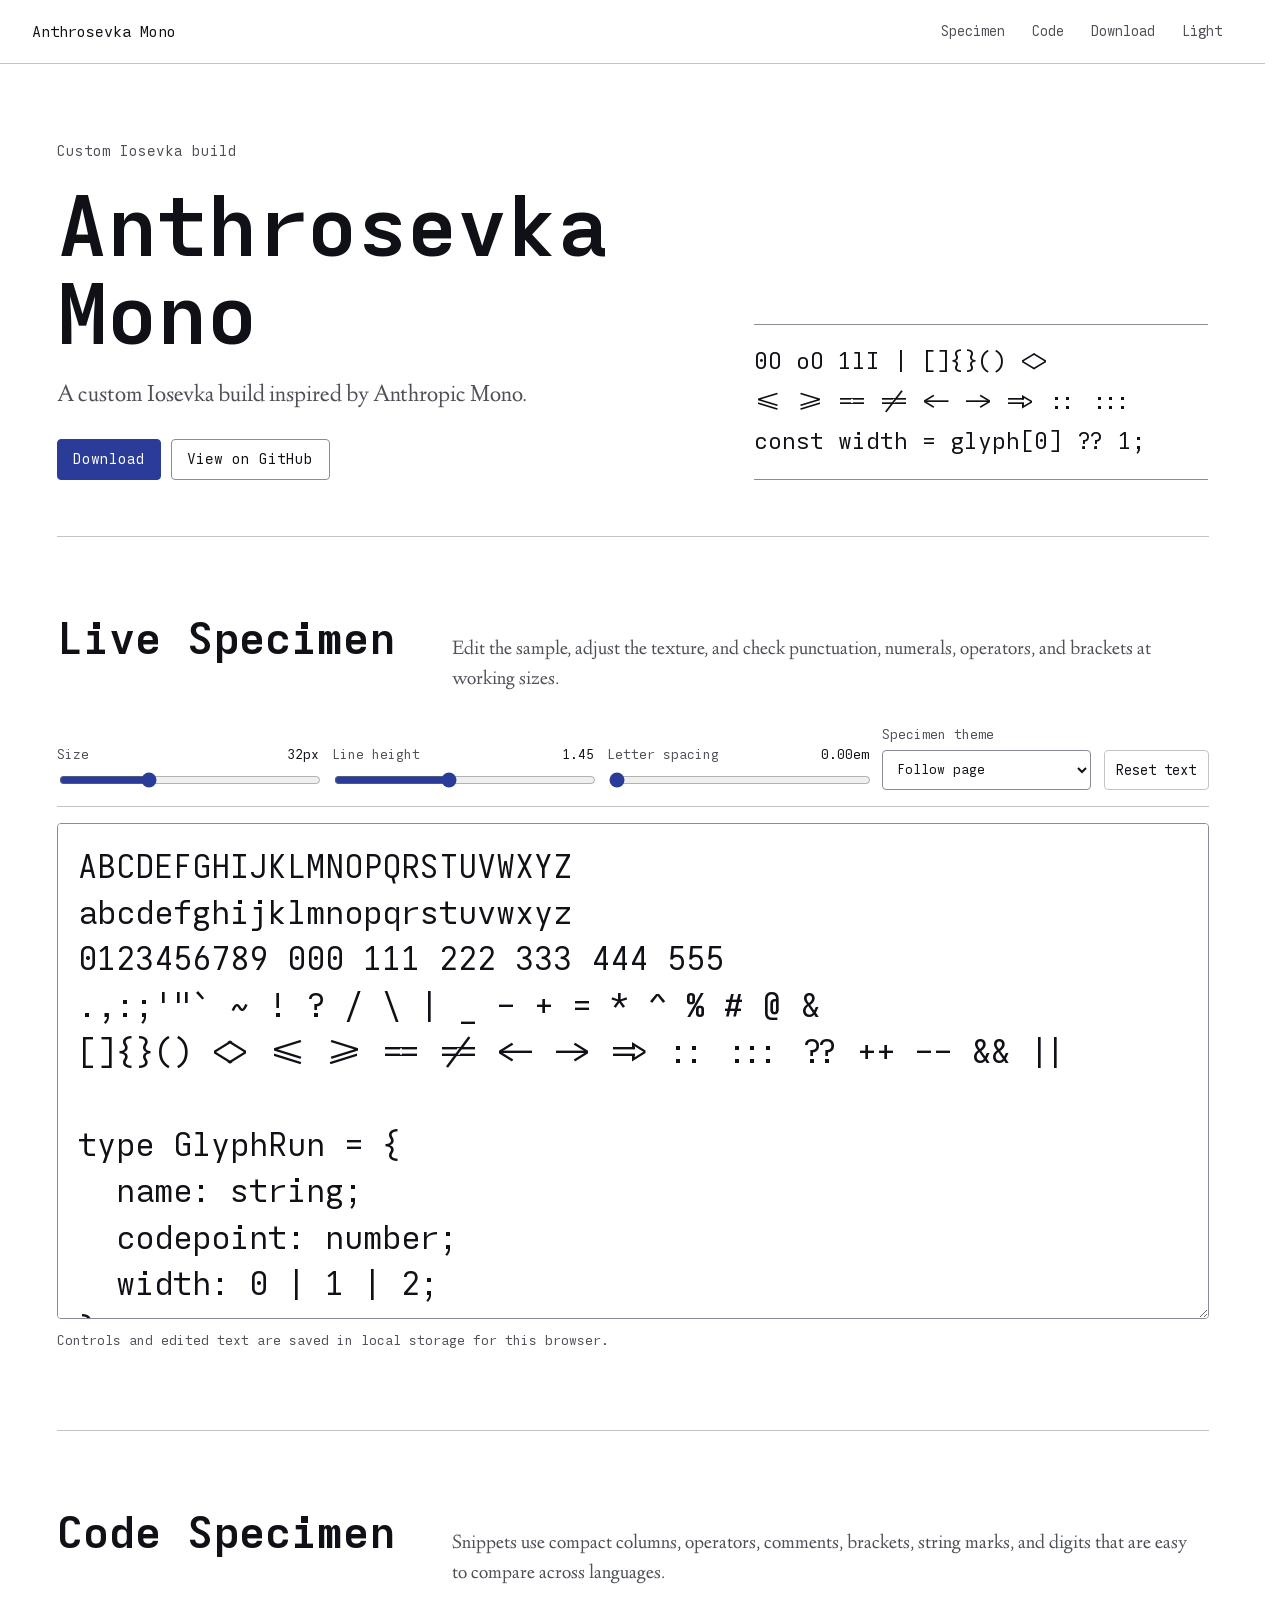
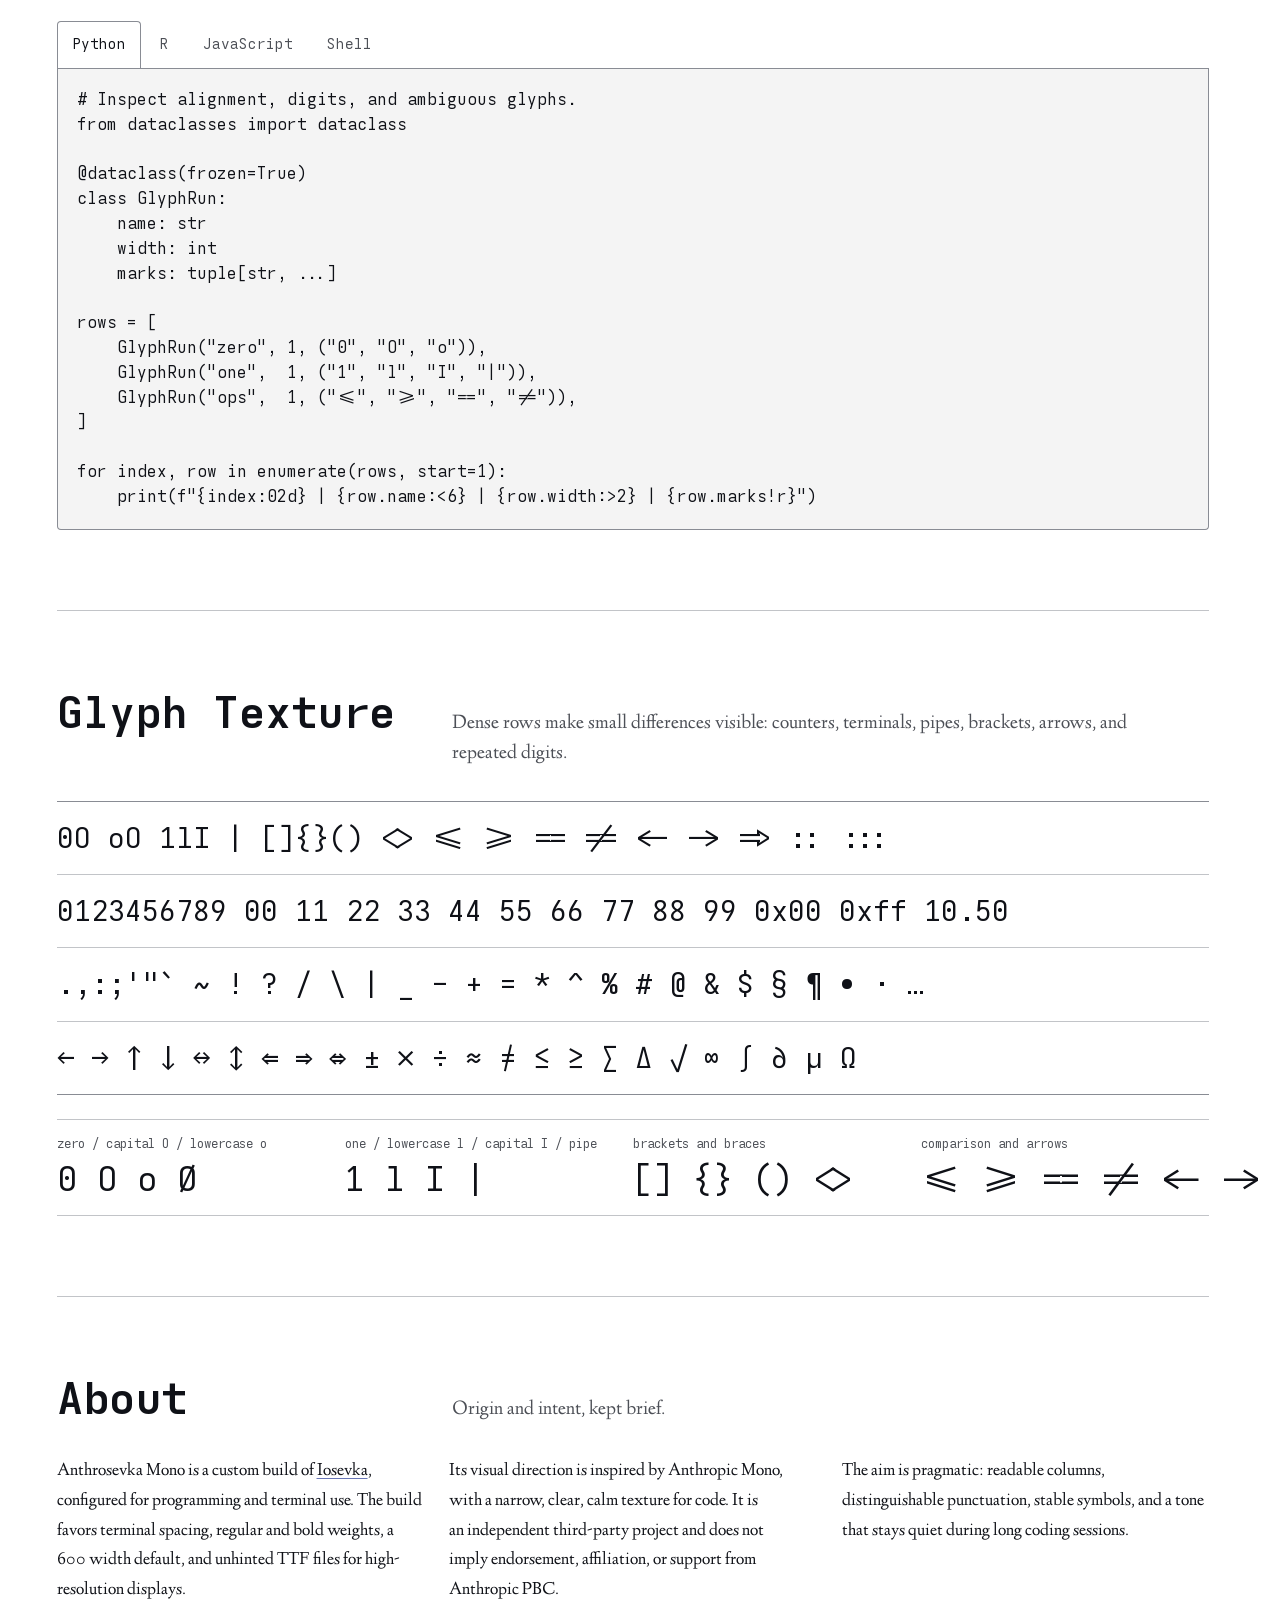
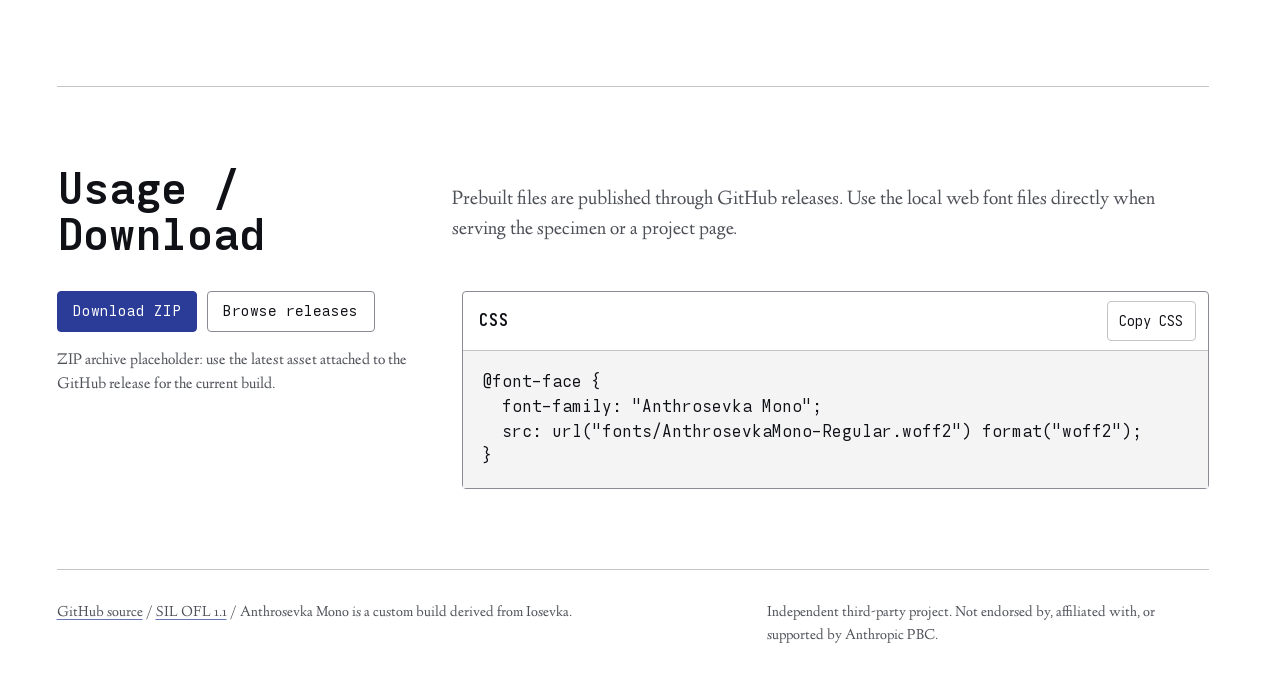
==== docs/index.html @ 1e2cbb0c "Add font microsite" ====
<!doctype html>
<html lang="en">

<head>
  <meta charset="utf-8">
  <meta name="viewport" content="width=device-width, initial-scale=1">
  <meta name="description" content="Anthrosevka Mono is a custom Iosevka build inspired by Anthropic Mono.">
  <title>Anthrosevka Mono</title>
  <link rel="stylesheet" href="styles.css">
  <script src="script.js" defer></script>
</head>

<body>
  <a class="skip-link" href="#main">Skip to content</a>

  <header class="site-header">
    <a class="wordmark" href="#top" aria-label="Anthrosevka Mono home">
      Anthrosevka Mono
    </a>
    <nav class="site-nav" aria-label="Primary">
      <a href="#specimen">Specimen</a>
      <a href="#code">Code</a>
      <a href="#download">Download</a>
      <button class="theme-toggle" type="button" id="themeToggle">
        <span id="themeLabel">Theme</span>
      </button>
    </nav>
  </header>

  <main id="main">
    <section class="hero page-shell" id="top" aria-labelledby="hero-title">
      <div class="hero-copy">
        <p class="project-note">Custom Iosevka build</p>
        <h1 id="hero-title">Anthrosevka Mono</h1>
        <p class="hero-subtitle">
          A custom Iosevka build inspired by Anthropic Mono.
        </p>
        <div class="hero-actions" aria-label="Primary actions">
          <a class="button button-primary" href="https://github.com/nanxstats/anthrosevka/releases/latest">
            Download
          </a>
          <a class="button button-quiet" href="https://github.com/nanxstats/anthrosevka">
            View on GitHub
          </a>
        </div>
      </div>

      <div class="hero-proof" aria-label="Typeface proof">
        <p>0O oO 1lI | []{}() &lt;&gt;</p>
        <p>&lt;= &gt;= == != &lt;- -&gt; =&gt; :: :::</p>
        <p>const width = glyph[0] ?? 1;</p>
      </div>
    </section>

    <section class="section page-shell" id="specimen" aria-labelledby="specimen-title">
      <div class="section-head">
        <h2 id="specimen-title">Live Specimen</h2>
        <p>
          Edit the sample, adjust the texture, and check punctuation,
          numerals, operators, and brackets at working sizes.
        </p>
      </div>

      <div class="specimen-workbench" id="specimenWorkbench">
        <form class="specimen-controls" aria-label="Specimen controls">
          <label class="control">
            <span>Size</span>
            <output id="fontSizeOutput" for="fontSize">32px</output>
            <input id="fontSize" name="fontSize" type="range" min="16" max="64" step="1" value="32">
          </label>

          <label class="control">
            <span>Line height</span>
            <output id="lineHeightOutput" for="lineHeight">1.45</output>
            <input id="lineHeight" name="lineHeight" type="range" min="1.1" max="1.9" step="0.05" value="1.45">
          </label>

          <label class="control">
            <span>Letter spacing</span>
            <output id="letterSpacingOutput" for="letterSpacing">0.00em</output>
            <input id="letterSpacing" name="letterSpacing" type="range" min="0" max="0.08" step="0.005" value="0">
          </label>

          <label class="control control-select">
            <span>Specimen theme</span>
            <select id="specimenTheme" name="specimenTheme">
              <option value="auto">Follow page</option>
              <option value="light">Light proof</option>
              <option value="dark">Dark proof</option>
            </select>
          </label>

          <button class="text-button" type="button" id="resetSpecimen">
            Reset text
          </button>
        </form>

        <label class="visually-hidden" for="liveSpecimen">Editable specimen text</label>
        <textarea id="liveSpecimen" class="specimen-editor" spellcheck="false" aria-describedby="specimen-note">ABCDEFGHIJKLMNOPQRSTUVWXYZ
abcdefghijklmnopqrstuvwxyz
0123456789 000 111 222 333 444 555
.,:;'"` ~ ! ? / \ | _ - + = * ^ % # @ &
[]{}() &lt;&gt; &lt;= &gt;= == != &lt;- -&gt; =&gt; :: ::: ?? ++ -- &amp;&amp; ||

type GlyphRun = {
  name: string;
  codepoint: number;
  width: 0 | 1 | 2;
};

const marks = ["0O", "oO", "1lI", "|I", "[]{}", "&lt;= &gt;= !="];

for (const [index, mark] of marks.entries()) {
  console.log(`${index.toString().padStart(2, "0")} | ${mark}`);
}</textarea>
        <p class="specimen-note" id="specimen-note">
          Controls and edited text are saved in local storage for this browser.
        </p>
      </div>
    </section>

    <section class="section page-shell" id="code" aria-labelledby="code-title">
      <div class="section-head">
        <h2 id="code-title">Code Specimen</h2>
        <p>
          Snippets use compact columns, operators, comments, brackets, string
          marks, and digits that are easy to compare across languages.
        </p>
      </div>

      <div class="code-specimen">
        <div class="tabs" role="tablist" aria-label="Code language">
          <button id="tab-python" class="tab is-active" type="button" role="tab" aria-selected="true"
            aria-controls="panel-python" data-language="python">
            Python
          </button>
          <button id="tab-r" class="tab" type="button" role="tab" aria-selected="false" aria-controls="panel-r"
            data-language="r" tabindex="-1">
            R
          </button>
          <button id="tab-javascript" class="tab" type="button" role="tab" aria-selected="false"
            aria-controls="panel-javascript" data-language="javascript" tabindex="-1">
            JavaScript
          </button>
          <button id="tab-shell" class="tab" type="button" role="tab" aria-selected="false" aria-controls="panel-shell"
            data-language="shell" tabindex="-1">
            Shell
          </button>
        </div>

        <div class="code-frame">
          <pre id="panel-python" role="tabpanel" aria-labelledby="tab-python"><code># Inspect alignment, digits, and ambiguous glyphs.
from dataclasses import dataclass

@dataclass(frozen=True)
class GlyphRun:
    name: str
    width: int
    marks: tuple[str, ...]

rows = [
    GlyphRun("zero", 1, ("0", "O", "o")),
    GlyphRun("one",  1, ("1", "l", "I", "|")),
    GlyphRun("ops",  1, ("&lt;=", "&gt;=", "==", "!=")),
]

for index, row in enumerate(rows, start=1):
    print(f"{index:02d} | {row.name:&lt;6} | {row.width:&gt;2} | {row.marks!r}")</code></pre>

          <pre id="panel-r" role="tabpanel" aria-labelledby="tab-r" hidden><code># Compact columns with readable punctuation.
glyphs &lt;- data.frame(
  name   = c("zero", "one", "pipe", "arrow"),
  sample = c("0O oO", "1lI", "|I", "&lt;- -&gt; =&gt;"),
  width  = c(1, 1, 1, 1),
  score  = c(0.94, 0.91, 0.86, 0.89)
)

glyphs$clear &lt;- glyphs$score &gt;= 0.88 &amp; glyphs$width == 1
glyphs[glyphs$clear, c("name", "sample", "score")]</code></pre>

          <pre id="panel-javascript" role="tabpanel" aria-labelledby="tab-javascript" hidden><code>// Brackets, operators, template strings, and padded output.
const ranges = [
  { name: "ASCII", from: 0x20,   to: 0x7e },
  { name: "Arrows", from: 0x2190, to: 0x21ff },
  { name: "Math",  from: 0x2200, to: 0x22ff },
];

function cell(label, value) {
  return `${label.padEnd(12)} :: ${String(value).padStart(4)}`;
}

for (const { name, from, to } of ranges) {
  console.log(cell(name, to - from + 1));
}</code></pre>

          <pre id="panel-shell" role="tabpanel" aria-labelledby="tab-shell" hidden><code>#!/usr/bin/env sh
set -eu

font_dir="$HOME/Library/Fonts"
release="AnthrosevkaMono-ttf-unhinted.zip"

mkdir -p "$font_dir"
cp build/*.ttf "$font_dir"/
fc-match "Anthrosevka Mono" || true

printf '%-18s %8s\n' "regular" "400"
printf '%-18s %8s\n' "bold"    "700"
printf '%-18s %8s\n' "release" "$release"</code></pre>
        </div>
      </div>
    </section>

    <section class="section page-shell" id="glyphs" aria-labelledby="glyphs-title">
      <div class="section-head">
        <h2 id="glyphs-title">Glyph Texture</h2>
        <p>
          Dense rows make small differences visible: counters, terminals,
          pipes, brackets, arrows, and repeated digits.
        </p>
      </div>

      <div class="glyph-rack" aria-label="Dense glyph rows">
        <p>0O oO 1lI | []{}() &lt;&gt; &lt;= &gt;= == != &lt;- -&gt; =&gt; :: :::</p>
        <p>0123456789 00 11 22 33 44 55 66 77 88 99 0x00 0xff 10.50</p>
        <p>.,:;'"` ~ ! ? / \ | _ - + = * ^ % # @ &amp; $ § ¶ • · …</p>
        <p>← → ↑ ↓ ↔ ↕ ⇐ ⇒ ⇔ ± × ÷ ≈ ≠ ≤ ≥ ∑ ∆ √ ∞ ∫ ∂ µ Ω</p>
      </div>

      <dl class="ambiguity-list">
        <div>
          <dt>zero / capital O / lowercase o</dt>
          <dd>0 O o Ø</dd>
        </div>
        <div>
          <dt>one / lowercase l / capital I / pipe</dt>
          <dd>1 l I |</dd>
        </div>
        <div>
          <dt>brackets and braces</dt>
          <dd>[] {} () &lt;&gt;</dd>
        </div>
        <div>
          <dt>comparison and arrows</dt>
          <dd>&lt;= &gt;= == != &lt;- -&gt; =&gt;</dd>
        </div>
      </dl>
    </section>

    <section class="section page-shell" id="about" aria-labelledby="about-title">
      <div class="section-head">
        <h2 id="about-title">About</h2>
        <p>
          Origin and intent, kept brief.
        </p>
      </div>

      <div class="about-copy">
        <p>
          Anthrosevka Mono is a custom build of
          <a href="https://github.com/be5invis/Iosevka">Iosevka</a>, configured
          for programming and terminal use. The build favors terminal spacing,
          regular and bold weights, a 600 width default, and unhinted TTF files
          for high-resolution displays.
        </p>
        <p>
          Its visual direction is inspired by Anthropic Mono, with a narrow,
          clear, calm texture for code. It is an independent third-party
          project and does not imply endorsement, affiliation, or support from
          Anthropic PBC.
        </p>
        <p>
          The aim is pragmatic: readable columns, distinguishable punctuation,
          stable symbols, and a tone that stays quiet during long coding
          sessions.
        </p>
      </div>
    </section>

    <section class="section page-shell" id="download" aria-labelledby="download-title">
      <div class="section-head">
        <h2 id="download-title">Usage / Download</h2>
        <p>
          Prebuilt files are published through GitHub releases. Use the local
          web font files directly when serving the specimen or a project page.
        </p>
      </div>

      <div class="usage-grid">
        <div class="download-panel">
          <a class="button button-primary" href="https://github.com/nanxstats/anthrosevka/releases/latest">
            Download ZIP
          </a>
          <a class="button button-quiet" href="https://github.com/nanxstats/anthrosevka/releases">
            Browse releases
          </a>
          <p>
            ZIP archive placeholder: use the latest asset attached to the
            GitHub release for the current build.
          </p>
        </div>

        <div class="snippet-panel" aria-labelledby="css-snippet-title">
          <div class="snippet-head">
            <h3 id="css-snippet-title">CSS</h3>
            <button class="text-button" type="button" id="copyCss">
              Copy CSS
            </button>
          </div>
          <pre class="css-snippet"><code id="cssSnippet">@font-face {
  font-family: "Anthrosevka Mono";
  src: url("fonts/AnthrosevkaMono-Regular.woff2") format("woff2");
}</code></pre>
        </div>
      </div>
    </section>
  </main>

  <footer class="site-footer page-shell">
    <p>
      <a href="https://github.com/nanxstats/anthrosevka">GitHub source</a>
      <span aria-hidden="true">/</span>
      <a href="https://github.com/nanxstats/anthrosevka/blob/main/LICENSE">SIL OFL 1.1</a>
      <span aria-hidden="true">/</span>
      Anthrosevka Mono is a custom build derived from Iosevka.
    </p>
    <p>
      Independent third-party project. Not endorsed by, affiliated with, or
      supported by Anthropic PBC.
    </p>
  </footer>
</body>

</html>
---- docs/styles.css ----
@font-face {
  font-family: "Anthrosevka Mono";
  src: url("fonts/AnthrosevkaMono-Regular.woff2") format("woff2");
  font-style: normal;
  font-weight: 400;
  font-display: swap;
}

@font-face {
  font-family: "Anthrosevka Mono";
  src: url("fonts/AnthrosevkaMono-Bold.woff2") format("woff2");
  font-style: normal;
  font-weight: 700;
  font-display: swap;
}

@font-face {
  font-family: "Anthrosevka Mono";
  src: url("fonts/AnthrosevkaMono-Italic.woff2") format("woff2");
  font-style: italic;
  font-weight: 400;
  font-display: swap;
}

@font-face {
  font-family: "Anthrosevka Mono";
  src: url("fonts/AnthrosevkaMono-BoldItalic.woff2") format("woff2");
  font-style: italic;
  font-weight: 700;
  font-display: swap;
}

@font-face {
  font-family: "Linden Hill";
  src: url("fonts/LindenHill-Regular.woff2") format("woff2");
  font-style: normal;
  font-weight: 400;
  font-display: swap;
}

@font-face {
  font-family: "Linden Hill";
  src: url("fonts/LindenHill-Italic.woff2") format("woff2");
  font-style: italic;
  font-weight: 400;
  font-display: swap;
}

:root {
  color-scheme: light;
  --color-bg: oklch(1 0 0);
  --color-surface: oklch(0.967 0 0);
  --color-surface-strong: oklch(0.92 0 0);
  --color-ink: oklch(0.18 0.012 270);
  --color-muted: oklch(0.43 0.012 270);
  --color-rule: oklch(0.82 0.006 270);
  --color-rule-strong: oklch(0.64 0.012 270);
  --color-accent: oklch(0.4 0.15 270);
  --color-accent-ink: oklch(1 0 0);
  --color-focus: oklch(0.52 0.16 270);

  --font-mono: "Anthrosevka Mono", ui-monospace, "SFMono-Regular", "Cascadia Mono",
    "Roboto Mono", Menlo, Consolas, monospace;
  --font-serif: "Linden Hill", Georgia, "Times New Roman", serif;
  --font-ui: ui-sans-serif, system-ui, -apple-system, BlinkMacSystemFont, "Segoe UI",
    sans-serif;

  --page-inline: 2rem;
  --page-max: 72rem;
  --section-space: 5rem;
  --radius: 4px;
  --specimen-size: 32px;
  --specimen-leading: 1.45;
  --specimen-tracking: 0em;
}

@media (prefers-color-scheme: dark) {
  :root:not([data-theme]) {
    color-scheme: dark;
    --color-bg: oklch(0.105 0 0);
    --color-surface: oklch(0.16 0 0);
    --color-surface-strong: oklch(0.23 0 0);
    --color-ink: oklch(0.9 0.006 270);
    --color-muted: oklch(0.7 0.01 270);
    --color-rule: oklch(0.32 0.008 270);
    --color-rule-strong: oklch(0.48 0.012 270);
    --color-accent: oklch(0.76 0.12 270);
    --color-accent-ink: oklch(0.105 0 0);
    --color-focus: oklch(0.78 0.14 270);
  }
}

:root[data-theme="light"] {
  color-scheme: light;
  --color-bg: oklch(1 0 0);
  --color-surface: oklch(0.967 0 0);
  --color-surface-strong: oklch(0.92 0 0);
  --color-ink: oklch(0.18 0.012 270);
  --color-muted: oklch(0.43 0.012 270);
  --color-rule: oklch(0.82 0.006 270);
  --color-rule-strong: oklch(0.64 0.012 270);
  --color-accent: oklch(0.4 0.15 270);
  --color-accent-ink: oklch(1 0 0);
  --color-focus: oklch(0.52 0.16 270);
}

:root[data-theme="dark"] {
  color-scheme: dark;
  --color-bg: oklch(0.105 0 0);
  --color-surface: oklch(0.16 0 0);
  --color-surface-strong: oklch(0.23 0 0);
  --color-ink: oklch(0.9 0.006 270);
  --color-muted: oklch(0.7 0.01 270);
  --color-rule: oklch(0.32 0.008 270);
  --color-rule-strong: oklch(0.48 0.012 270);
  --color-accent: oklch(0.76 0.12 270);
  --color-accent-ink: oklch(0.105 0 0);
  --color-focus: oklch(0.78 0.14 270);
}

* {
  box-sizing: border-box;
}

html {
  scroll-behavior: smooth;
  scrollbar-gutter: stable;
}

body {
  margin: 0;
  background: var(--color-bg);
  color: var(--color-ink);
  font-family: var(--font-serif);
  font-size: 1.125rem;
  line-height: 1.65;
  text-rendering: optimizeLegibility;
}

body::selection {
  background: color-mix(in oklch, var(--color-accent) 24%, transparent);
}

a {
  color: inherit;
  text-decoration-color: color-mix(in oklch, var(--color-accent) 70%, transparent);
  text-decoration-thickness: 1px;
  text-underline-offset: 0.18em;
}

a:hover {
  color: var(--color-accent);
}

button,
input,
select,
textarea {
  font: inherit;
}

button {
  cursor: pointer;
}

:focus-visible {
  outline: 2px solid var(--color-focus);
  outline-offset: 3px;
}

.visually-hidden {
  position: absolute;
  width: 1px;
  height: 1px;
  padding: 0;
  overflow: hidden;
  clip: rect(0 0 0 0);
  white-space: nowrap;
  border: 0;
}

.skip-link {
  position: fixed;
  inset-block-start: 0.75rem;
  inset-inline-start: 0.75rem;
  z-index: 10;
  padding: 0.55rem 0.75rem;
  background: var(--color-bg);
  border: 1px solid var(--color-rule-strong);
  border-radius: var(--radius);
  color: var(--color-ink);
  font-family: var(--font-mono);
  font-size: 0.875rem;
  transform: translateY(-150%);
}

.skip-link:focus {
  transform: translateY(0);
}

.page-shell {
  width: min(var(--page-max), calc(100% - (var(--page-inline) * 2)));
  margin-inline: auto;
}

.site-header {
  position: sticky;
  inset-block-start: 0;
  z-index: 5;
  display: flex;
  align-items: center;
  justify-content: space-between;
  gap: 1rem;
  min-height: 4rem;
  padding-inline: var(--page-inline);
  background: var(--color-bg);
  border-bottom: 1px solid var(--color-rule);
}

.wordmark,
.site-nav,
.button,
.theme-toggle,
.text-button,
.project-note,
h1,
h2,
h3,
pre,
code,
textarea,
.control,
.glyph-rack,
.ambiguity-list {
  font-family: var(--font-mono);
}

.wordmark {
  font-size: 0.95rem;
  line-height: 1;
  text-decoration: none;
}

.site-nav {
  display: flex;
  align-items: center;
  justify-content: flex-end;
  gap: 0.25rem;
  font-size: 0.875rem;
}

.site-nav a,
.theme-toggle {
  min-height: 2.25rem;
  padding: 0.5rem 0.65rem;
  border: 1px solid transparent;
  border-radius: var(--radius);
  color: var(--color-muted);
  text-decoration: none;
}

.site-nav a:hover,
.theme-toggle:hover {
  color: var(--color-ink);
  border-color: var(--color-rule);
}

.theme-toggle {
  background: transparent;
}

.hero {
  display: grid;
  grid-template-columns: minmax(0, 1fr) minmax(18rem, 0.7fr);
  gap: 3rem;
  align-items: end;
  padding-block: 4.75rem 3.5rem;
}

.project-note {
  margin: 0 0 1.25rem;
  color: var(--color-muted);
  font-size: 0.9rem;
}

h1,
h2,
h3,
p {
  margin-block-start: 0;
}

h1,
h2,
h3 {
  line-height: 1.05;
  font-weight: 700;
  letter-spacing: 0;
  text-wrap: balance;
}

h1 {
  max-width: 12ch;
  margin-block-end: 1.25rem;
  font-size: 5.25rem;
}

.hero-subtitle {
  max-width: 32rem;
  margin-block-end: 1.65rem;
  color: var(--color-muted);
  font-size: 1.5rem;
  line-height: 1.35;
  text-wrap: pretty;
}

.hero-actions,
.download-panel {
  display: flex;
  flex-wrap: wrap;
  gap: 0.65rem;
  align-items: center;
}

.button,
.text-button {
  min-height: 2.5rem;
  border-radius: var(--radius);
  text-decoration: none;
  line-height: 1;
}

.button {
  display: inline-flex;
  align-items: center;
  justify-content: center;
  padding: 0.75rem 0.95rem;
  border: 1px solid var(--color-rule-strong);
  font-size: 0.92rem;
}

.button-primary {
  border-color: var(--color-accent);
  background: var(--color-accent);
  color: var(--color-accent-ink);
}

.button-primary:hover {
  color: var(--color-accent-ink);
  filter: saturate(1.08);
}

.button-quiet {
  background: transparent;
  color: var(--color-ink);
}

.button-quiet:hover {
  border-color: var(--color-accent);
}

.text-button {
  display: inline-flex;
  align-items: center;
  justify-content: center;
  padding: 0.55rem 0.7rem;
  border: 1px solid var(--color-rule);
  background: var(--color-bg);
  color: var(--color-ink);
  font-size: 0.875rem;
}

.text-button:hover {
  border-color: var(--color-rule-strong);
}

.hero-proof {
  display: grid;
  gap: 0.4rem;
  padding-block: 1.25rem;
  border-block: 1px solid var(--color-rule-strong);
  color: var(--color-ink);
  font-family: var(--font-mono);
  font-size: 1.45rem;
  line-height: 1.45;
  overflow-x: auto;
}

.hero-proof p {
  margin: 0;
  white-space: nowrap;
}

.section {
  padding-block: var(--section-space);
  border-top: 1px solid var(--color-rule);
}

.section-head {
  display: grid;
  grid-template-columns: minmax(12rem, 0.48fr) minmax(0, 1fr);
  gap: 2rem;
  align-items: baseline;
  margin-block-end: 2rem;
}

.section-head h2 {
  margin: 0;
  font-size: 2.75rem;
}

.section-head p {
  max-width: 46rem;
  margin: 0;
  color: var(--color-muted);
  font-size: 1.25rem;
  line-height: 1.5;
  text-wrap: pretty;
}

.specimen-workbench {
  --spec-bg: var(--color-bg);
  --spec-ink: var(--color-ink);
  --spec-rule: var(--color-rule-strong);
}

.specimen-workbench[data-specimen-theme="light"] {
  --spec-bg: oklch(1 0 0);
  --spec-ink: oklch(0.17 0.012 270);
  --spec-rule: oklch(0.7 0.01 270);
}

.specimen-workbench[data-specimen-theme="dark"] {
  --spec-bg: oklch(0.105 0 0);
  --spec-ink: oklch(0.9 0.006 270);
  --spec-rule: oklch(0.44 0.01 270);
}

.specimen-controls {
  display: grid;
  grid-template-columns: repeat(3, minmax(10rem, 1fr)) minmax(10rem, 0.8fr) auto;
  gap: 0.8rem;
  align-items: end;
  margin-block-end: 1rem;
  padding-block: 0 1rem;
  border-bottom: 1px solid var(--color-rule);
}

.control {
  display: grid;
  grid-template-columns: 1fr auto;
  gap: 0.45rem 0.75rem;
  color: var(--color-muted);
  font-size: 0.82rem;
  line-height: 1.2;
}

.control output {
  color: var(--color-ink);
}

.control input,
.control select {
  grid-column: 1 / -1;
}

.control-select {
  display: grid;
}

input[type="range"] {
  width: 100%;
  accent-color: var(--color-accent);
}

select {
  min-height: 2.5rem;
  padding-inline: 0.65rem 2rem;
  border: 1px solid var(--color-rule-strong);
  border-radius: var(--radius);
  background: var(--color-bg);
  color: var(--color-ink);
}

.specimen-editor {
  display: block;
  width: 100%;
  min-height: 31rem;
  padding: 1.25rem;
  resize: vertical;
  border: 1px solid var(--spec-rule);
  border-radius: var(--radius);
  background: var(--spec-bg);
  color: var(--spec-ink);
  font-size: var(--specimen-size);
  font-feature-settings: "calt" 1, "liga" 1;
  letter-spacing: var(--specimen-tracking);
  line-height: var(--specimen-leading);
  overflow: auto;
  tab-size: 2;
}

.specimen-note {
  margin: 0.75rem 0 0;
  color: var(--color-muted);
  font-family: var(--font-mono);
  font-size: 0.82rem;
  line-height: 1.45;
}

.code-specimen {
  display: grid;
  gap: 0;
}

.tabs {
  display: flex;
  flex-wrap: wrap;
  gap: 0.2rem;
  border-bottom: 1px solid var(--color-rule-strong);
}

.tab {
  min-height: 2.75rem;
  padding: 0.7rem 0.9rem;
  border: 1px solid transparent;
  border-bottom: 0;
  border-radius: var(--radius) var(--radius) 0 0;
  background: transparent;
  color: var(--color-muted);
  font-family: var(--font-mono);
  font-size: 0.9rem;
}

.tab:hover {
  color: var(--color-ink);
}

.tab.is-active {
  border-color: var(--color-rule-strong);
  background: var(--color-bg);
  color: var(--color-ink);
}

.code-frame {
  border: 1px solid var(--color-rule-strong);
  border-top: 0;
  border-radius: 0 0 var(--radius) var(--radius);
  background: var(--color-surface);
}

pre {
  margin: 0;
  padding: 1.2rem;
  overflow: auto;
  color: var(--color-ink);
  font-size: 1rem;
  line-height: 1.55;
  tab-size: 4;
}

code {
  font-size: inherit;
}

.glyph-rack {
  border-block: 1px solid var(--color-rule-strong);
}

.glyph-rack p {
  margin: 0;
  padding-block: 1rem;
  border-top: 1px solid var(--color-rule);
  font-size: 1.8rem;
  line-height: 1.4;
  overflow-x: auto;
  white-space: nowrap;
}

.glyph-rack p:first-child {
  border-top: 0;
}

.ambiguity-list {
  display: grid;
  grid-template-columns: repeat(4, minmax(0, 1fr));
  margin: 1.5rem 0 0;
  padding: 0;
  border-top: 1px solid var(--color-rule);
}

.ambiguity-list div {
  min-width: 0;
  padding: 1rem 1rem 1rem 0;
  border-bottom: 1px solid var(--color-rule);
}

.ambiguity-list dt {
  margin-block-end: 0.5rem;
  color: var(--color-muted);
  font-size: 0.78rem;
  line-height: 1.35;
}

.ambiguity-list dd {
  margin: 0;
  font-size: 2.1rem;
  line-height: 1.15;
  white-space: nowrap;
}

.about-copy {
  display: grid;
  grid-template-columns: repeat(3, minmax(0, 1fr));
  gap: 1.6rem;
}

.about-copy p {
  margin: 0;
  text-wrap: pretty;
}

.usage-grid {
  display: grid;
  grid-template-columns: minmax(15rem, 0.5fr) minmax(0, 1fr);
  gap: 2rem;
  align-items: start;
}

.download-panel {
  align-items: flex-start;
}

.download-panel p {
  flex-basis: 100%;
  margin: 0.4rem 0 0;
  color: var(--color-muted);
  font-size: 1rem;
  line-height: 1.5;
}

.snippet-panel {
  border: 1px solid var(--color-rule-strong);
  border-radius: var(--radius);
}

.snippet-head {
  display: flex;
  align-items: center;
  justify-content: space-between;
  gap: 1rem;
  min-height: 3.25rem;
  padding: 0.55rem 0.75rem 0.55rem 1rem;
  border-bottom: 1px solid var(--color-rule);
}

.snippet-head h3 {
  margin: 0;
  font-size: 1rem;
}

.css-snippet {
  background: var(--color-surface);
}

.site-footer {
  display: grid;
  grid-template-columns: minmax(0, 1fr) minmax(15rem, 0.65fr);
  gap: 2rem;
  padding-block: 2rem 3rem;
  border-top: 1px solid var(--color-rule);
  color: var(--color-muted);
  font-size: 0.95rem;
  line-height: 1.5;
}

.site-footer p {
  margin: 0;
}

@media (max-width: 900px) {
  :root {
    --page-inline: 1.25rem;
    --section-space: 4rem;
  }

  body {
    font-size: 1.0625rem;
  }

  .site-header {
    position: static;
    align-items: flex-start;
    flex-direction: column;
    padding-block: 1rem;
  }

  .site-nav {
    justify-content: flex-start;
    flex-wrap: wrap;
  }

  .hero,
  .section-head,
  .usage-grid,
  .site-footer {
    grid-template-columns: 1fr;
  }

  .hero {
    gap: 2.25rem;
    padding-block-start: 3.25rem;
  }

  h1 {
    max-width: 12ch;
    font-size: 4rem;
  }

  .section-head h2 {
    font-size: 2.3rem;
  }

  .specimen-controls {
    grid-template-columns: repeat(2, minmax(10rem, 1fr));
  }

  .ambiguity-list,
  .about-copy {
    grid-template-columns: repeat(2, minmax(0, 1fr));
  }
}

@media (max-width: 620px) {
  :root {
    --page-inline: 1rem;
    --section-space: 3.25rem;
    --specimen-size: 26px;
  }

  .site-nav {
    width: 100%;
    display: grid;
    grid-template-columns: repeat(2, minmax(0, 1fr));
  }

  .site-nav a,
  .theme-toggle {
    justify-content: center;
    text-align: center;
  }

  h1 {
    font-size: 2.5rem;
  }

  .hero-subtitle {
    font-size: 1.25rem;
  }

  .hero-proof {
    font-size: 1.2rem;
  }

  .section-head h2 {
    font-size: 2rem;
  }

  .section-head p {
    font-size: 1.1rem;
  }

  .specimen-controls,
  .ambiguity-list,
  .about-copy {
    grid-template-columns: 1fr;
  }

  .specimen-editor {
    min-height: 26rem;
    padding: 1rem;
  }

  pre {
    padding: 1rem;
    font-size: 0.92rem;
  }

  .glyph-rack p {
    font-size: 1.45rem;
  }

  .snippet-head {
    align-items: flex-start;
    flex-direction: column;
  }
}

@media (prefers-reduced-motion: reduce) {
  html {
    scroll-behavior: auto;
  }

  *,
  *::before,
  *::after {
    transition-duration: 0.001ms !important;
    animation-duration: 0.001ms !important;
    animation-iteration-count: 1 !important;
  }
}
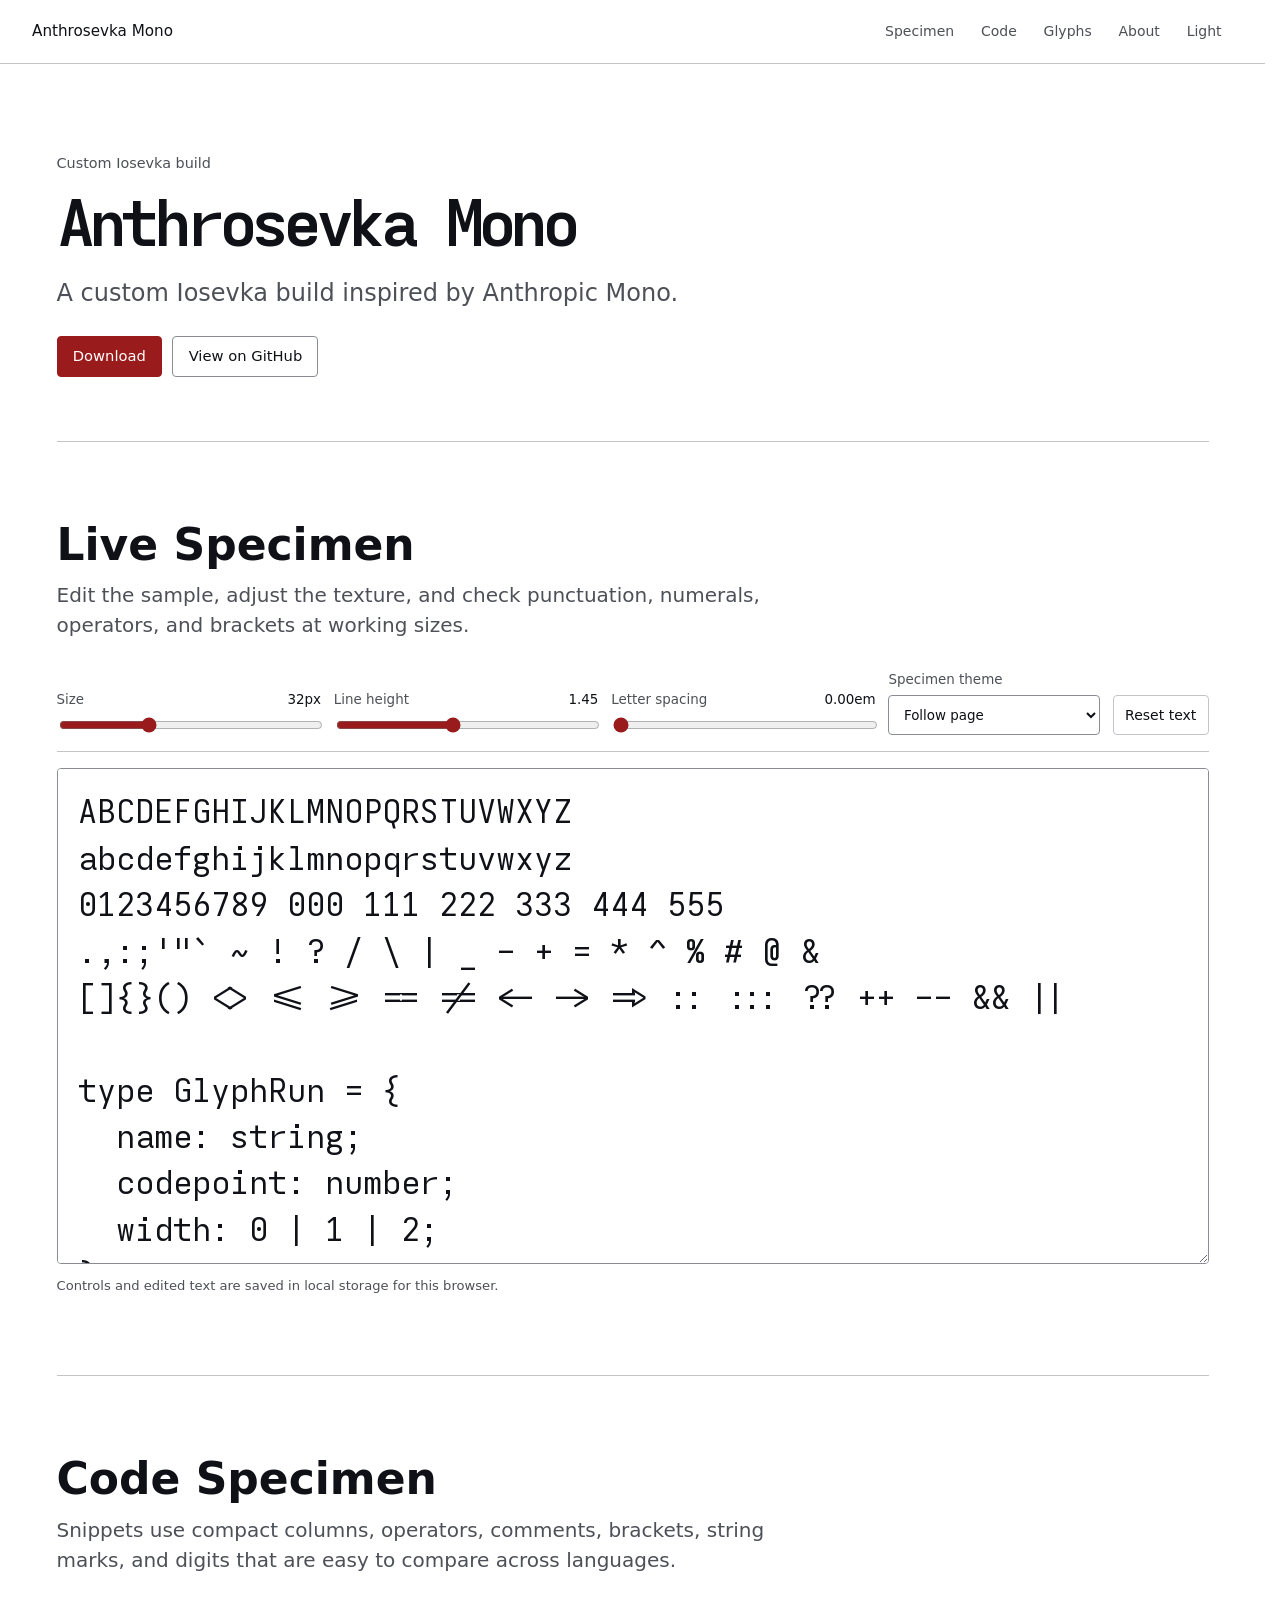
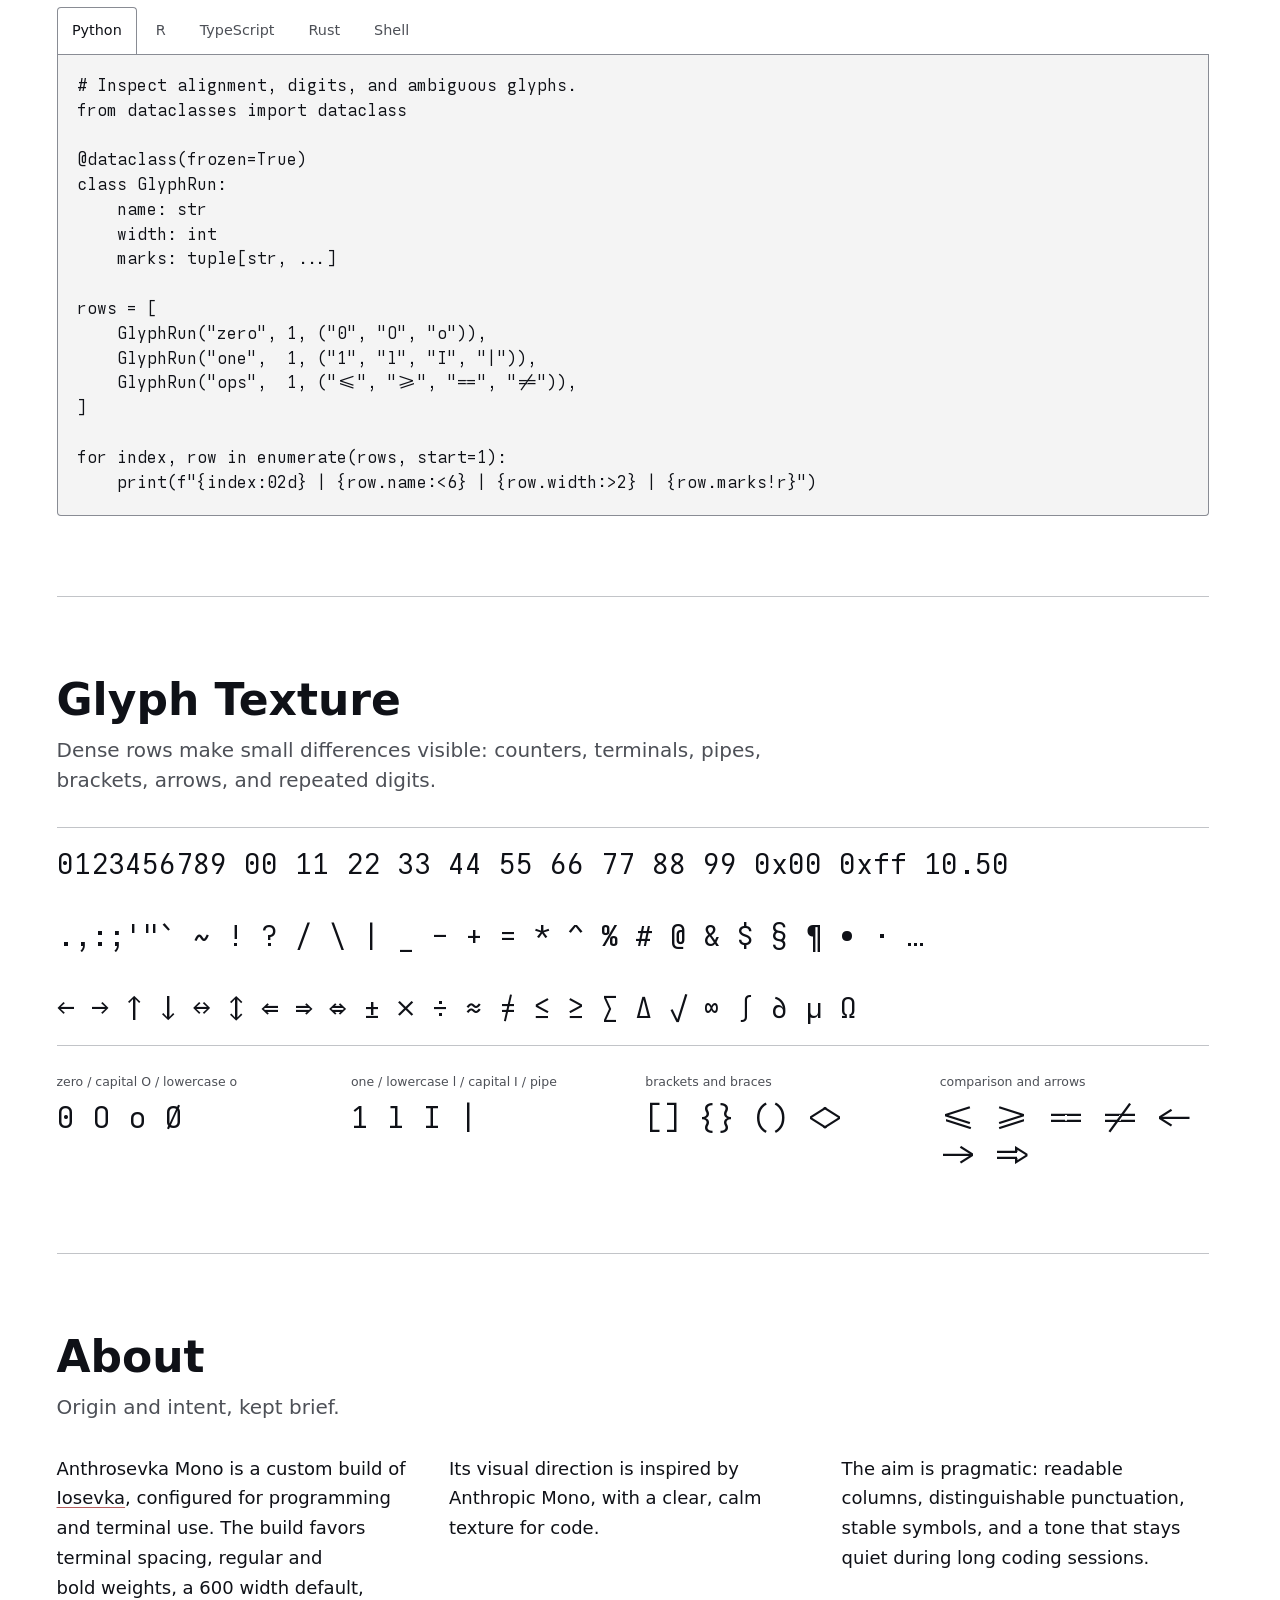
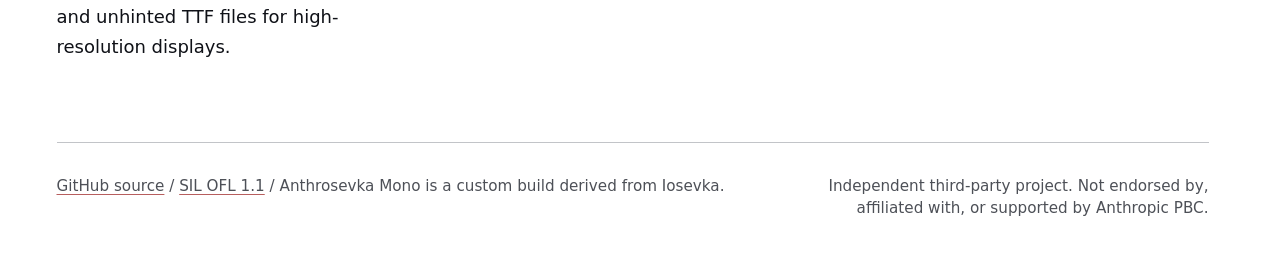
==== commit 142e7afb: "Improve microsite layout and content" ====
--- a/docs/index.html
+++ b/docs/index.html
@@ -20,7 +20,8 @@
     <nav class="site-nav" aria-label="Primary">
       <a href="#specimen">Specimen</a>
       <a href="#code">Code</a>
-      <a href="#download">Download</a>
+      <a href="#glyphs">Glyphs</a>
+      <a href="#about">About</a>
       <button class="theme-toggle" type="button" id="themeToggle">
         <span id="themeLabel">Theme</span>
       </button>
@@ -43,12 +44,6 @@
             View on GitHub
           </a>
         </div>
-      </div>
-
-      <div class="hero-proof" aria-label="Typeface proof">
-        <p>0O oO 1lI | []{}() &lt;&gt;</p>
-        <p>&lt;= &gt;= == != &lt;- -&gt; =&gt; :: :::</p>
-        <p>const width = glyph[0] ?? 1;</p>
       </div>
     </section>
 
@@ -138,9 +133,13 @@
             data-language="r" tabindex="-1">
             R
           </button>
-          <button id="tab-javascript" class="tab" type="button" role="tab" aria-selected="false"
-            aria-controls="panel-javascript" data-language="javascript" tabindex="-1">
-            JavaScript
+          <button id="tab-typescript" class="tab" type="button" role="tab" aria-selected="false"
+            aria-controls="panel-typescript" data-language="typescript" tabindex="-1">
+            TypeScript
+          </button>
+          <button id="tab-rust" class="tab" type="button" role="tab" aria-selected="false" aria-controls="panel-rust"
+            data-language="rust" tabindex="-1">
+            Rust
           </button>
           <button id="tab-shell" class="tab" type="button" role="tab" aria-selected="false" aria-controls="panel-shell"
             data-language="shell" tabindex="-1">
@@ -178,19 +177,45 @@
 glyphs$clear &lt;- glyphs$score &gt;= 0.88 &amp; glyphs$width == 1
 glyphs[glyphs$clear, c("name", "sample", "score")]</code></pre>
 
-          <pre id="panel-javascript" role="tabpanel" aria-labelledby="tab-javascript" hidden><code>// Brackets, operators, template strings, and padded output.
-const ranges = [
-  { name: "ASCII", from: 0x20,   to: 0x7e },
-  { name: "Arrows", from: 0x2190, to: 0x21ff },
-  { name: "Math",  from: 0x2200, to: 0x22ff },
+          <pre id="panel-typescript" role="tabpanel" aria-labelledby="tab-typescript" hidden><code>// Types, brackets, template strings, and padded output.
+type GlyphRange = {
+  name: "ASCII" | "Arrows" | "Math";
+  from: number;
+  to: number;
+  marks?: readonly string[];
+};
+
+const ranges: readonly GlyphRange[] = [
+  { name: "ASCII",  from: 0x20,   to: 0x7e,   marks: ["0O", "1lI"] },
+  { name: "Arrows", from: 0x2190, to: 0x21ff, marks: ["&lt;-", "-&gt;", "=&gt;"] },
+  { name: "Math",   from: 0x2200, to: 0x22ff },
 ];
 
-function cell(label, value) {
-  return `${label.padEnd(12)} :: ${String(value).padStart(4)}`;
+function cell(label: string, value: number): string {
+  return `${label.padEnd(12)} :: ${String(value).padStart(4, "0")}`;
 }
 
 for (const { name, from, to } of ranges) {
-  console.log(cell(name, to - from + 1));
+  const total = to - from + 1;
+  console.log(cell(name, total));
+}</code></pre>
+
+          <pre id="panel-rust" role="tabpanel" aria-labelledby="tab-rust" hidden><code>// Lifetimes, references, ranges, padding, and aligned output.
+#[derive(Debug)]
+struct GlyphRun&lt;'a&gt; {
+    name:  &amp;'a str,
+    width: u8,
+    marks: &amp;'a [&amp;'a str],
+}
+
+let rows = [
+    GlyphRun { name: "zero", width: 1, marks: &amp;["0", "O", "o"] },
+    GlyphRun { name: "one",  width: 1, marks: &amp;["1", "l", "I", "|"] },
+    GlyphRun { name: "ops",  width: 1, marks: &amp;["&lt;=", "&gt;=", "==", "!="] },
+];
+
+for (index, row) in rows.iter().enumerate() {
+    println!("{:02} | {:&lt;6} | {:&gt;2} | {:?}", index + 1, row.name, row.width, row.marks);
 }</code></pre>
 
           <pre id="panel-shell" role="tabpanel" aria-labelledby="tab-shell" hidden><code>#!/usr/bin/env sh
@@ -220,7 +245,6 @@
       </div>
 
       <div class="glyph-rack" aria-label="Dense glyph rows">
-        <p>0O oO 1lI | []{}() &lt;&gt; &lt;= &gt;= == != &lt;- -&gt; =&gt; :: :::</p>
         <p>0123456789 00 11 22 33 44 55 66 77 88 99 0x00 0xff 10.50</p>
         <p>.,:;'"` ~ ! ? / \ | _ - + = * ^ % # @ &amp; $ § ¶ • · …</p>
         <p>← → ↑ ↓ ↔ ↕ ⇐ ⇒ ⇔ ± × ÷ ≈ ≠ ≤ ≥ ∑ ∆ √ ∞ ∫ ∂ µ Ω</p>
@@ -263,54 +287,14 @@
           for high-resolution displays.
         </p>
         <p>
-          Its visual direction is inspired by Anthropic Mono, with a narrow,
-          clear, calm texture for code. It is an independent third-party
-          project and does not imply endorsement, affiliation, or support from
-          Anthropic PBC.
+          Its visual direction is inspired by Anthropic Mono, with a
+          clear, calm texture for code.
         </p>
         <p>
           The aim is pragmatic: readable columns, distinguishable punctuation,
           stable symbols, and a tone that stays quiet during long coding
           sessions.
         </p>
-      </div>
-    </section>
-
-    <section class="section page-shell" id="download" aria-labelledby="download-title">
-      <div class="section-head">
-        <h2 id="download-title">Usage / Download</h2>
-        <p>
-          Prebuilt files are published through GitHub releases. Use the local
-          web font files directly when serving the specimen or a project page.
-        </p>
-      </div>
-
-      <div class="usage-grid">
-        <div class="download-panel">
-          <a class="button button-primary" href="https://github.com/nanxstats/anthrosevka/releases/latest">
-            Download ZIP
-          </a>
-          <a class="button button-quiet" href="https://github.com/nanxstats/anthrosevka/releases">
-            Browse releases
-          </a>
-          <p>
-            ZIP archive placeholder: use the latest asset attached to the
-            GitHub release for the current build.
-          </p>
-        </div>
-
-        <div class="snippet-panel" aria-labelledby="css-snippet-title">
-          <div class="snippet-head">
-            <h3 id="css-snippet-title">CSS</h3>
-            <button class="text-button" type="button" id="copyCss">
-              Copy CSS
-            </button>
-          </div>
-          <pre class="css-snippet"><code id="cssSnippet">@font-face {
-  font-family: "Anthrosevka Mono";
-  src: url("fonts/AnthrosevkaMono-Regular.woff2") format("woff2");
-}</code></pre>
-        </div>
       </div>
     </section>
   </main>
--- a/docs/styles.css
+++ b/docs/styles.css
@@ -27,22 +27,6 @@
   src: url("fonts/AnthrosevkaMono-BoldItalic.woff2") format("woff2");
   font-style: italic;
   font-weight: 700;
-  font-display: swap;
-}
-
-@font-face {
-  font-family: "Linden Hill";
-  src: url("fonts/LindenHill-Regular.woff2") format("woff2");
-  font-style: normal;
-  font-weight: 400;
-  font-display: swap;
-}
-
-@font-face {
-  font-family: "Linden Hill";
-  src: url("fonts/LindenHill-Italic.woff2") format("woff2");
-  font-style: italic;
-  font-weight: 400;
   font-display: swap;
 }
 
@@ -55,13 +39,12 @@
   --color-muted: oklch(0.43 0.012 270);
   --color-rule: oklch(0.82 0.006 270);
   --color-rule-strong: oklch(0.64 0.012 270);
-  --color-accent: oklch(0.4 0.15 270);
+  --color-accent: #991b1b;
   --color-accent-ink: oklch(1 0 0);
-  --color-focus: oklch(0.52 0.16 270);
+  --color-focus: #991b1b;
 
   --font-mono: "Anthrosevka Mono", ui-monospace, "SFMono-Regular", "Cascadia Mono",
     "Roboto Mono", Menlo, Consolas, monospace;
-  --font-serif: "Linden Hill", Georgia, "Times New Roman", serif;
   --font-ui: ui-sans-serif, system-ui, -apple-system, BlinkMacSystemFont, "Segoe UI",
     sans-serif;
 
@@ -84,9 +67,9 @@
     --color-muted: oklch(0.7 0.01 270);
     --color-rule: oklch(0.32 0.008 270);
     --color-rule-strong: oklch(0.48 0.012 270);
-    --color-accent: oklch(0.76 0.12 270);
+    --color-accent: #fca5a5;
     --color-accent-ink: oklch(0.105 0 0);
-    --color-focus: oklch(0.78 0.14 270);
+    --color-focus: #fca5a5;
   }
 }
 
@@ -99,9 +82,9 @@
   --color-muted: oklch(0.43 0.012 270);
   --color-rule: oklch(0.82 0.006 270);
   --color-rule-strong: oklch(0.64 0.012 270);
-  --color-accent: oklch(0.4 0.15 270);
+  --color-accent: #991b1b;
   --color-accent-ink: oklch(1 0 0);
-  --color-focus: oklch(0.52 0.16 270);
+  --color-focus: #991b1b;
 }
 
 :root[data-theme="dark"] {
@@ -113,9 +96,9 @@
   --color-muted: oklch(0.7 0.01 270);
   --color-rule: oklch(0.32 0.008 270);
   --color-rule-strong: oklch(0.48 0.012 270);
-  --color-accent: oklch(0.76 0.12 270);
+  --color-accent: #fca5a5;
   --color-accent-ink: oklch(0.105 0 0);
-  --color-focus: oklch(0.78 0.14 270);
+  --color-focus: #fca5a5;
 }
 
 * {
@@ -131,7 +114,7 @@
   margin: 0;
   background: var(--color-bg);
   color: var(--color-ink);
-  font-family: var(--font-serif);
+  font-family: var(--font-ui);
   font-size: 1.125rem;
   line-height: 1.65;
   text-rendering: optimizeLegibility;
@@ -189,7 +172,7 @@
   border: 1px solid var(--color-rule-strong);
   border-radius: var(--radius);
   color: var(--color-ink);
-  font-family: var(--font-mono);
+  font-family: var(--font-ui);
   font-size: 0.875rem;
   transform: translateY(-150%);
 }
@@ -217,21 +200,12 @@
   border-bottom: 1px solid var(--color-rule);
 }
 
-.wordmark,
-.site-nav,
-.button,
-.theme-toggle,
-.text-button,
-.project-note,
 h1,
-h2,
-h3,
 pre,
 code,
 textarea,
-.control,
 .glyph-rack,
-.ambiguity-list {
+.ambiguity-list dd {
   font-family: var(--font-mono);
 }
 
@@ -270,11 +244,7 @@
 }
 
 .hero {
-  display: grid;
-  grid-template-columns: minmax(0, 1fr) minmax(18rem, 0.7fr);
-  gap: 3rem;
-  align-items: end;
-  padding-block: 4.75rem 3.5rem;
+  padding-block: 5.5rem 4rem;
 }
 
 .project-note {
@@ -295,18 +265,17 @@
 h3 {
   line-height: 1.05;
   font-weight: 700;
-  letter-spacing: 0;
   text-wrap: balance;
 }
 
-h1 {
-  max-width: 12ch;
-  margin-block-end: 1.25rem;
-  font-size: 5.25rem;
+#hero-title {
+  margin-block-end: 1.5rem;
+  font-size: 4rem;
+  letter-spacing: -0.35rem;
+  line-height: 0.9;
 }
 
 .hero-subtitle {
-  max-width: 32rem;
   margin-block-end: 1.65rem;
   color: var(--color-muted);
   font-size: 1.5rem;
@@ -314,8 +283,7 @@
   text-wrap: pretty;
 }
 
-.hero-actions,
-.download-panel {
+.hero-actions {
   display: flex;
   flex-wrap: wrap;
   gap: 0.65rem;
@@ -374,33 +342,13 @@
   border-color: var(--color-rule-strong);
 }
 
-.hero-proof {
-  display: grid;
-  gap: 0.4rem;
-  padding-block: 1.25rem;
-  border-block: 1px solid var(--color-rule-strong);
-  color: var(--color-ink);
-  font-family: var(--font-mono);
-  font-size: 1.45rem;
-  line-height: 1.45;
-  overflow-x: auto;
-}
-
-.hero-proof p {
-  margin: 0;
-  white-space: nowrap;
-}
-
 .section {
   padding-block: var(--section-space);
   border-top: 1px solid var(--color-rule);
 }
 
 .section-head {
-  display: grid;
-  grid-template-columns: minmax(12rem, 0.48fr) minmax(0, 1fr);
-  gap: 2rem;
-  align-items: baseline;
+  display: block;
   margin-block-end: 2rem;
 }
 
@@ -411,7 +359,7 @@
 
 .section-head p {
   max-width: 46rem;
-  margin: 0;
+  margin: 0.75rem 0 0;
   color: var(--color-muted);
   font-size: 1.25rem;
   line-height: 1.5;
@@ -451,7 +399,7 @@
   grid-template-columns: 1fr auto;
   gap: 0.45rem 0.75rem;
   color: var(--color-muted);
-  font-size: 0.82rem;
+  font-size: 0.84rem;
   line-height: 1.2;
 }
 
@@ -503,7 +451,6 @@
 .specimen-note {
   margin: 0.75rem 0 0;
   color: var(--color-muted);
-  font-family: var(--font-mono);
   font-size: 0.82rem;
   line-height: 1.45;
 }
@@ -528,7 +475,6 @@
   border-radius: var(--radius) var(--radius) 0 0;
   background: transparent;
   color: var(--color-muted);
-  font-family: var(--font-mono);
   font-size: 0.9rem;
 }
 
@@ -564,35 +510,29 @@
 }
 
 .glyph-rack {
-  border-block: 1px solid var(--color-rule-strong);
+  border-block: 1px solid var(--color-rule);
 }
 
 .glyph-rack p {
   margin: 0;
   padding-block: 1rem;
-  border-top: 1px solid var(--color-rule);
   font-size: 1.8rem;
   line-height: 1.4;
   overflow-x: auto;
   white-space: nowrap;
 }
 
-.glyph-rack p:first-child {
-  border-top: 0;
-}
-
 .ambiguity-list {
   display: grid;
-  grid-template-columns: repeat(4, minmax(0, 1fr));
-  margin: 1.5rem 0 0;
+  grid-template-columns: repeat(auto-fit, minmax(14rem, 1fr));
+  gap: 1.35rem 1.6rem;
+  margin: 1.75rem 0 0;
   padding: 0;
-  border-top: 1px solid var(--color-rule);
 }
 
 .ambiguity-list div {
   min-width: 0;
-  padding: 1rem 1rem 1rem 0;
-  border-bottom: 1px solid var(--color-rule);
+  padding: 0;
 }
 
 .ambiguity-list dt {
@@ -604,9 +544,9 @@
 
 .ambiguity-list dd {
   margin: 0;
-  font-size: 2.1rem;
-  line-height: 1.15;
-  white-space: nowrap;
+  font-size: 1.85rem;
+  line-height: 1.25;
+  overflow-wrap: anywhere;
 }
 
 .about-copy {
@@ -618,49 +558,6 @@
 .about-copy p {
   margin: 0;
   text-wrap: pretty;
-}
-
-.usage-grid {
-  display: grid;
-  grid-template-columns: minmax(15rem, 0.5fr) minmax(0, 1fr);
-  gap: 2rem;
-  align-items: start;
-}
-
-.download-panel {
-  align-items: flex-start;
-}
-
-.download-panel p {
-  flex-basis: 100%;
-  margin: 0.4rem 0 0;
-  color: var(--color-muted);
-  font-size: 1rem;
-  line-height: 1.5;
-}
-
-.snippet-panel {
-  border: 1px solid var(--color-rule-strong);
-  border-radius: var(--radius);
-}
-
-.snippet-head {
-  display: flex;
-  align-items: center;
-  justify-content: space-between;
-  gap: 1rem;
-  min-height: 3.25rem;
-  padding: 0.55rem 0.75rem 0.55rem 1rem;
-  border-bottom: 1px solid var(--color-rule);
-}
-
-.snippet-head h3 {
-  margin: 0;
-  font-size: 1rem;
-}
-
-.css-snippet {
-  background: var(--color-surface);
 }
 
 .site-footer {
@@ -678,6 +575,19 @@
   margin: 0;
 }
 
+.site-footer p:last-child {
+  justify-self: end;
+  max-width: 28rem;
+  text-align: right;
+}
+
+@media (max-width: 1100px) {
+  #hero-title {
+    font-size: 8.75rem;
+    letter-spacing: -0.4rem;
+  }
+}
+
 @media (max-width: 900px) {
   :root {
     --page-inline: 1.25rem;
@@ -701,8 +611,6 @@
   }
 
   .hero,
-  .section-head,
-  .usage-grid,
   .site-footer {
     grid-template-columns: 1fr;
   }
@@ -712,9 +620,10 @@
     padding-block-start: 3.25rem;
   }
 
-  h1 {
+  #hero-title {
     max-width: 12ch;
-    font-size: 4rem;
+    font-size: 6.5rem;
+    letter-spacing: -0.3rem;
   }
 
   .section-head h2 {
@@ -725,7 +634,6 @@
     grid-template-columns: repeat(2, minmax(10rem, 1fr));
   }
 
-  .ambiguity-list,
   .about-copy {
     grid-template-columns: repeat(2, minmax(0, 1fr));
   }
@@ -750,18 +658,16 @@
     text-align: center;
   }
 
-  h1 {
-    font-size: 2.5rem;
+  #hero-title {
+    font-size: 3.2rem;
+    letter-spacing: -0.12rem;
+    line-height: 0.95;
   }
 
   .hero-subtitle {
     font-size: 1.25rem;
   }
 
-  .hero-proof {
-    font-size: 1.2rem;
-  }
-
   .section-head h2 {
     font-size: 2rem;
   }
@@ -771,7 +677,6 @@
   }
 
   .specimen-controls,
-  .ambiguity-list,
   .about-copy {
     grid-template-columns: 1fr;
   }
@@ -790,9 +695,16 @@
     font-size: 1.45rem;
   }
 
-  .snippet-head {
-    align-items: flex-start;
-    flex-direction: column;
+  .site-footer p:last-child {
+    justify-self: start;
+    text-align: left;
+  }
+}
+
+@media (max-width: 380px) {
+  #hero-title {
+    font-size: 2.85rem;
+    letter-spacing: -0.1rem;
   }
 }
 
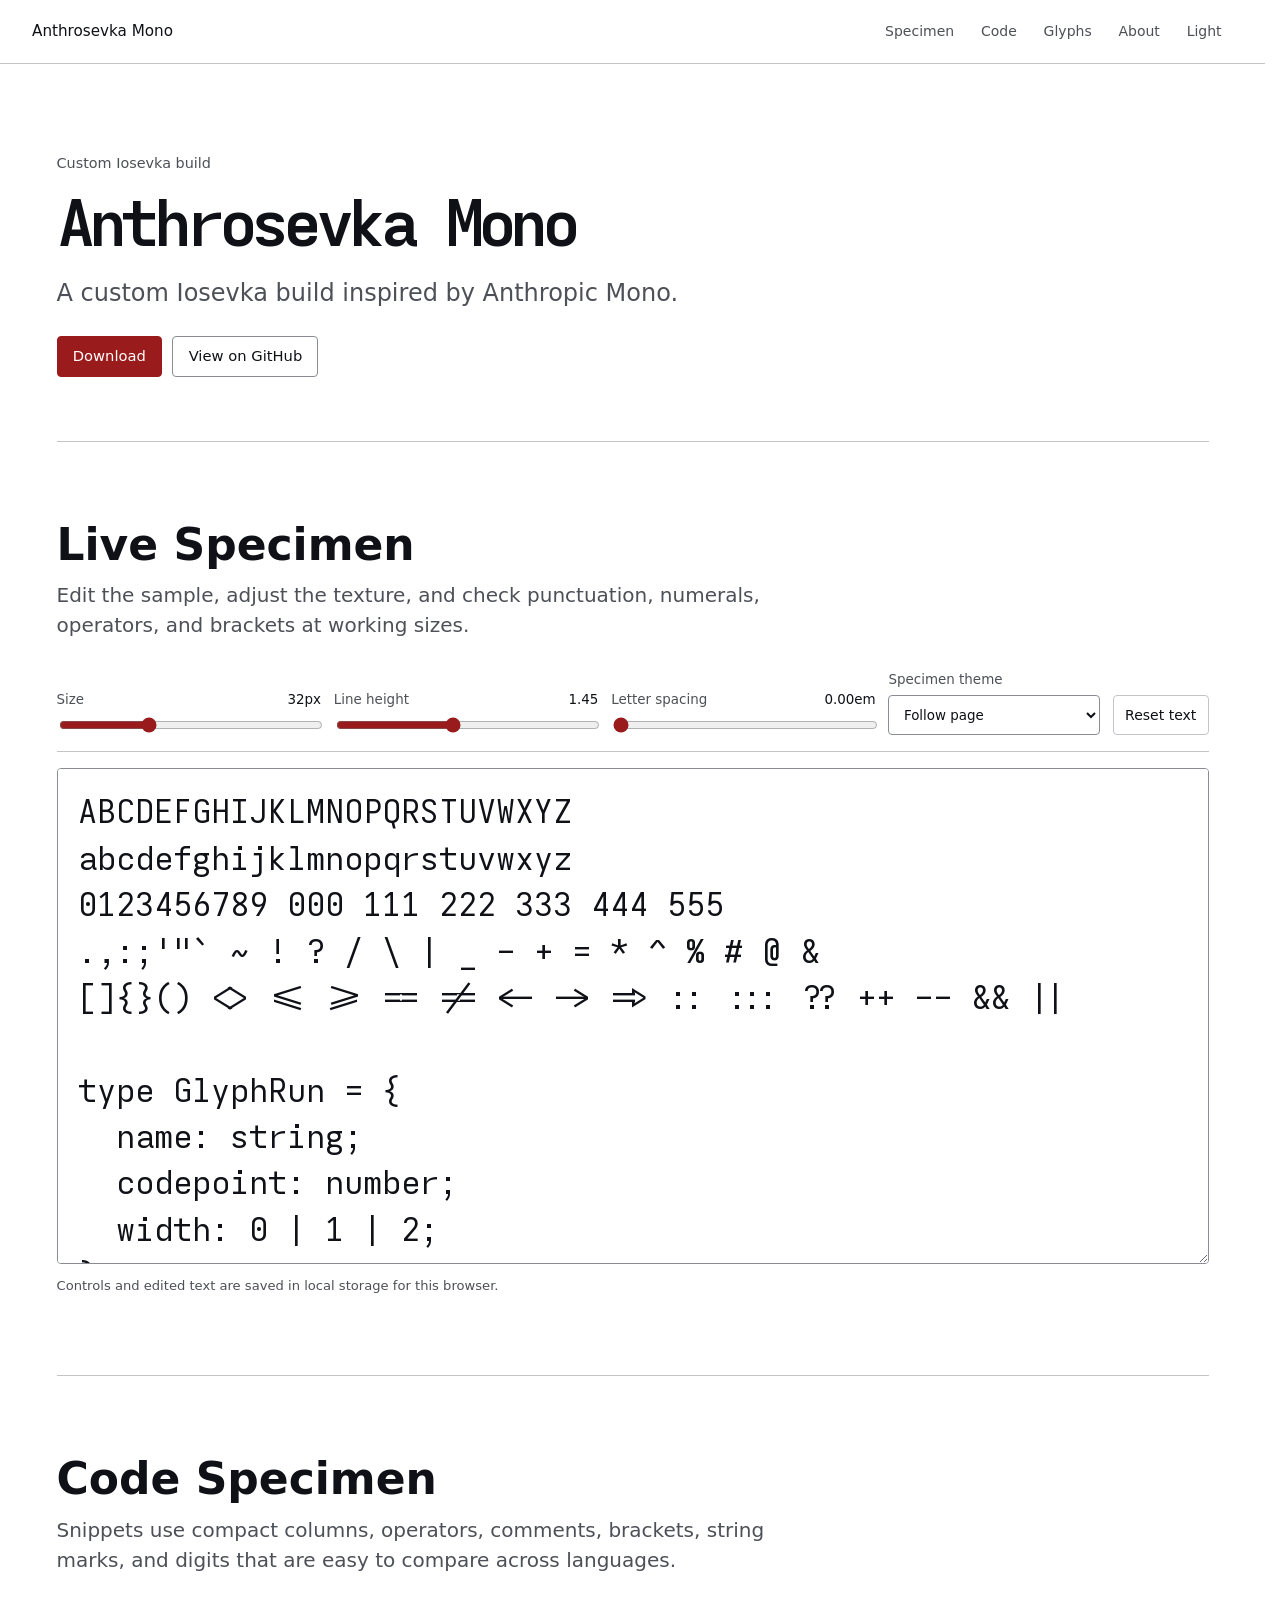
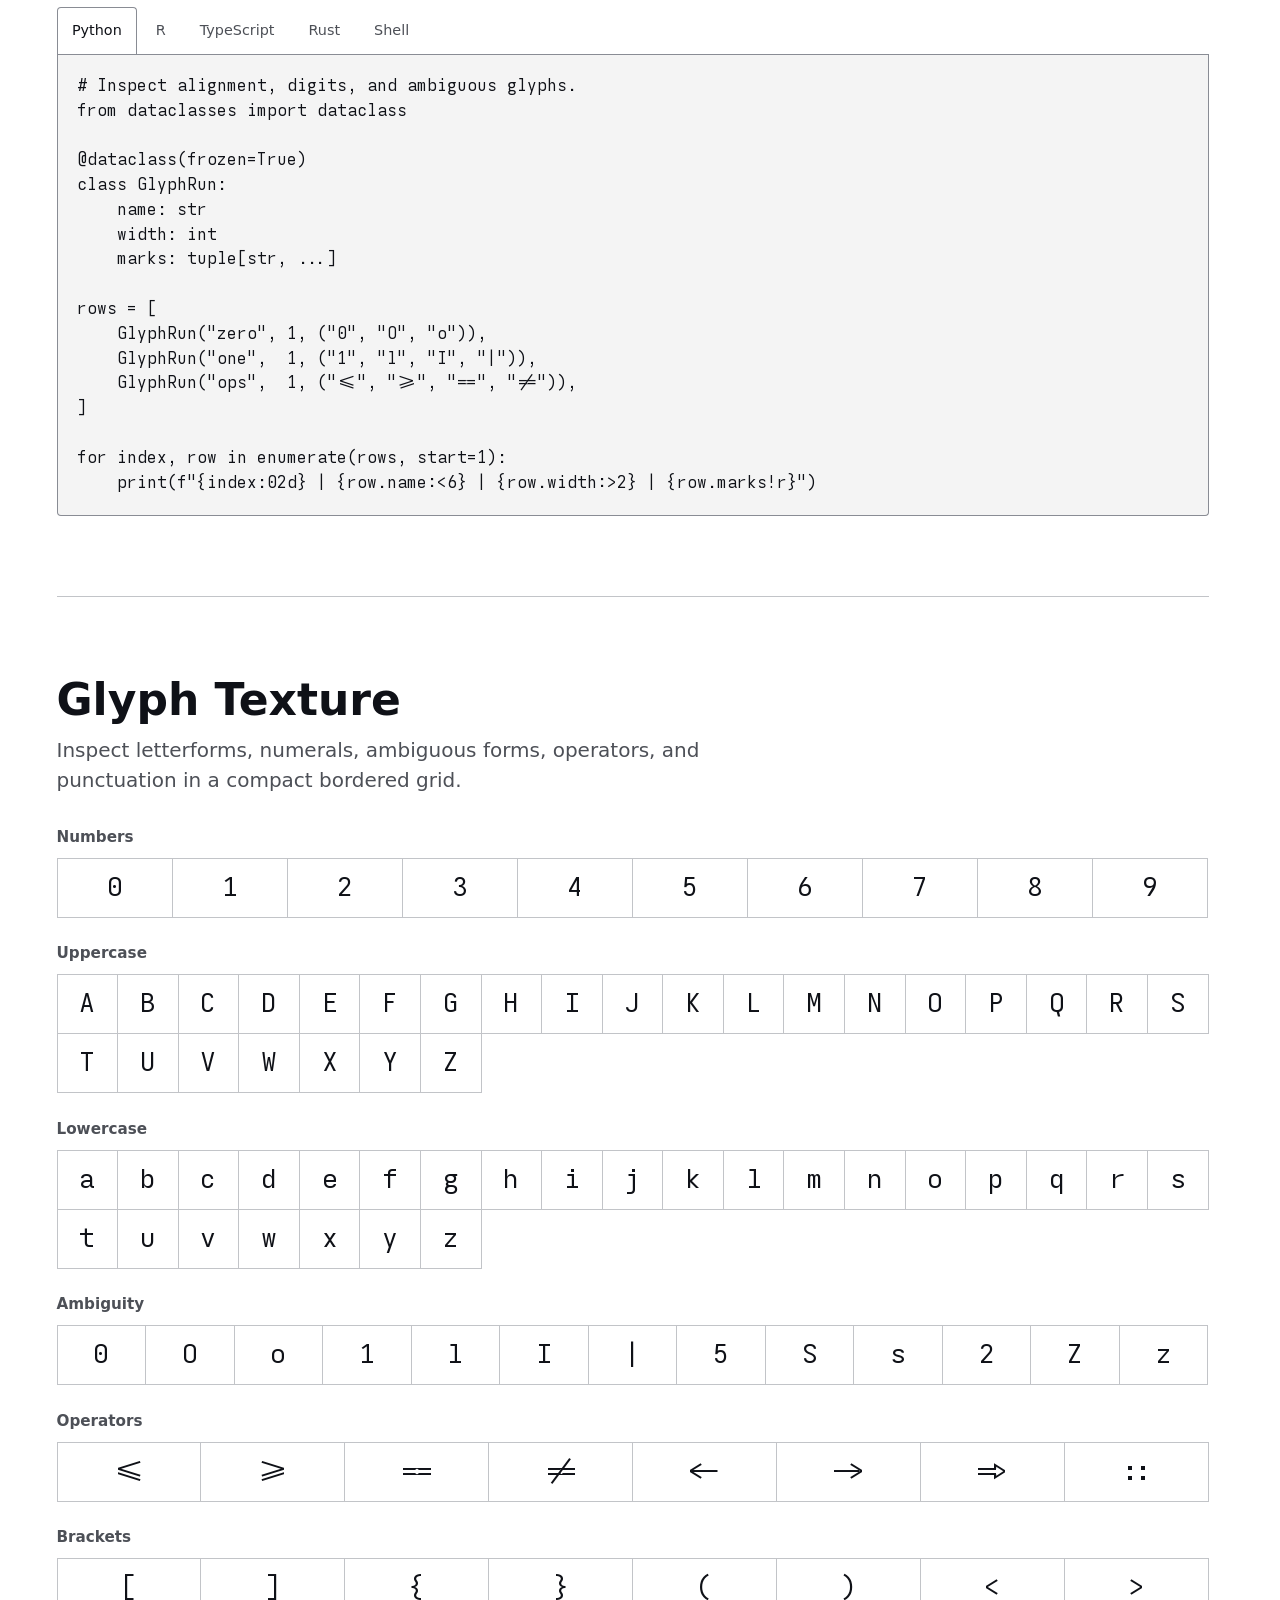
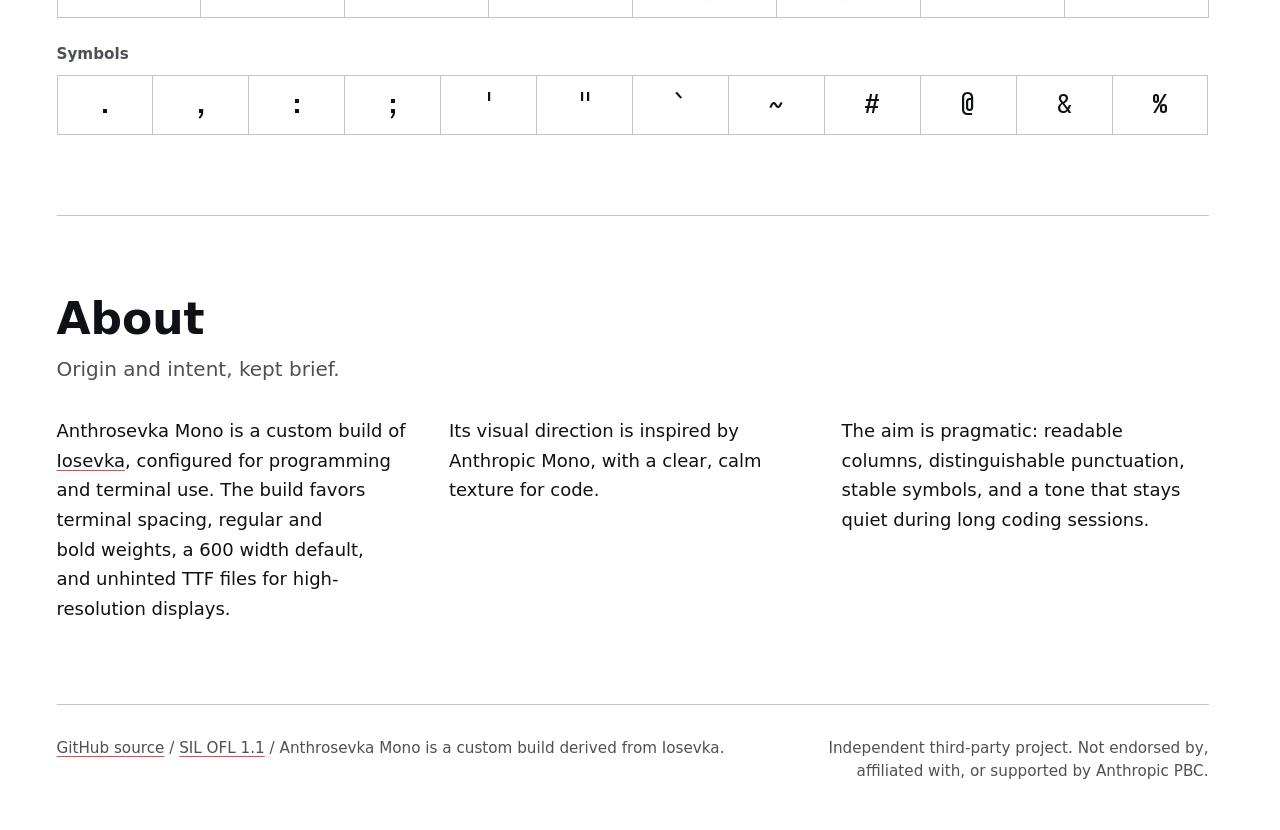
==== commit 10c42c0c: "Refactor glyph texture display with interactive grid and popover inspection" ====
--- a/docs/index.html
+++ b/docs/index.html
@@ -239,35 +239,163 @@
       <div class="section-head">
         <h2 id="glyphs-title">Glyph Texture</h2>
         <p>
-          Dense rows make small differences visible: counters, terminals,
-          pipes, brackets, arrows, and repeated digits.
-        </p>
-      </div>
-
-      <div class="glyph-rack" aria-label="Dense glyph rows">
-        <p>0123456789 00 11 22 33 44 55 66 77 88 99 0x00 0xff 10.50</p>
-        <p>.,:;'"` ~ ! ? / \ | _ - + = * ^ % # @ &amp; $ § ¶ • · …</p>
-        <p>← → ↑ ↓ ↔ ↕ ⇐ ⇒ ⇔ ± × ÷ ≈ ≠ ≤ ≥ ∑ ∆ √ ∞ ∫ ∂ µ Ω</p>
-      </div>
-
-      <dl class="ambiguity-list">
-        <div>
-          <dt>zero / capital O / lowercase o</dt>
-          <dd>0 O o Ø</dd>
-        </div>
-        <div>
-          <dt>one / lowercase l / capital I / pipe</dt>
-          <dd>1 l I |</dd>
-        </div>
-        <div>
-          <dt>brackets and braces</dt>
-          <dd>[] {} () &lt;&gt;</dd>
-        </div>
-        <div>
-          <dt>comparison and arrows</dt>
-          <dd>&lt;= &gt;= == != &lt;- -&gt; =&gt;</dd>
-        </div>
-      </dl>
+          Inspect letterforms, numerals, ambiguous forms, operators, and
+          punctuation in a compact bordered grid.
+        </p>
+      </div>
+
+      <div class="glyph-board" aria-label="Inspectable glyph grid">
+        <section class="glyph-group" aria-labelledby="glyph-group-numbers">
+          <h3 id="glyph-group-numbers">Numbers</h3>
+          <div class="glyph-grid">
+            <button class="glyph-cell" type="button" data-glyph="0" data-label="zero">0</button>
+            <button class="glyph-cell" type="button" data-glyph="1" data-label="one">1</button>
+            <button class="glyph-cell" type="button" data-glyph="2" data-label="two">2</button>
+            <button class="glyph-cell" type="button" data-glyph="3" data-label="three">3</button>
+            <button class="glyph-cell" type="button" data-glyph="4" data-label="four">4</button>
+            <button class="glyph-cell" type="button" data-glyph="5" data-label="five">5</button>
+            <button class="glyph-cell" type="button" data-glyph="6" data-label="six">6</button>
+            <button class="glyph-cell" type="button" data-glyph="7" data-label="seven">7</button>
+            <button class="glyph-cell" type="button" data-glyph="8" data-label="eight">8</button>
+            <button class="glyph-cell" type="button" data-glyph="9" data-label="nine">9</button>
+          </div>
+        </section>
+
+        <section class="glyph-group" aria-labelledby="glyph-group-uppercase">
+          <h3 id="glyph-group-uppercase">Uppercase</h3>
+          <div class="glyph-grid">
+            <button class="glyph-cell" type="button" data-glyph="A" data-label="capital A">A</button>
+            <button class="glyph-cell" type="button" data-glyph="B" data-label="capital B">B</button>
+            <button class="glyph-cell" type="button" data-glyph="C" data-label="capital C">C</button>
+            <button class="glyph-cell" type="button" data-glyph="D" data-label="capital D">D</button>
+            <button class="glyph-cell" type="button" data-glyph="E" data-label="capital E">E</button>
+            <button class="glyph-cell" type="button" data-glyph="F" data-label="capital F">F</button>
+            <button class="glyph-cell" type="button" data-glyph="G" data-label="capital G">G</button>
+            <button class="glyph-cell" type="button" data-glyph="H" data-label="capital H">H</button>
+            <button class="glyph-cell" type="button" data-glyph="I" data-label="capital I">I</button>
+            <button class="glyph-cell" type="button" data-glyph="J" data-label="capital J">J</button>
+            <button class="glyph-cell" type="button" data-glyph="K" data-label="capital K">K</button>
+            <button class="glyph-cell" type="button" data-glyph="L" data-label="capital L">L</button>
+            <button class="glyph-cell" type="button" data-glyph="M" data-label="capital M">M</button>
+            <button class="glyph-cell" type="button" data-glyph="N" data-label="capital N">N</button>
+            <button class="glyph-cell" type="button" data-glyph="O" data-label="capital O">O</button>
+            <button class="glyph-cell" type="button" data-glyph="P" data-label="capital P">P</button>
+            <button class="glyph-cell" type="button" data-glyph="Q" data-label="capital Q">Q</button>
+            <button class="glyph-cell" type="button" data-glyph="R" data-label="capital R">R</button>
+            <button class="glyph-cell" type="button" data-glyph="S" data-label="capital S">S</button>
+            <button class="glyph-cell" type="button" data-glyph="T" data-label="capital T">T</button>
+            <button class="glyph-cell" type="button" data-glyph="U" data-label="capital U">U</button>
+            <button class="glyph-cell" type="button" data-glyph="V" data-label="capital V">V</button>
+            <button class="glyph-cell" type="button" data-glyph="W" data-label="capital W">W</button>
+            <button class="glyph-cell" type="button" data-glyph="X" data-label="capital X">X</button>
+            <button class="glyph-cell" type="button" data-glyph="Y" data-label="capital Y">Y</button>
+            <button class="glyph-cell" type="button" data-glyph="Z" data-label="capital Z">Z</button>
+          </div>
+        </section>
+
+        <section class="glyph-group" aria-labelledby="glyph-group-lowercase">
+          <h3 id="glyph-group-lowercase">Lowercase</h3>
+          <div class="glyph-grid">
+            <button class="glyph-cell" type="button" data-glyph="a" data-label="lowercase a">a</button>
+            <button class="glyph-cell" type="button" data-glyph="b" data-label="lowercase b">b</button>
+            <button class="glyph-cell" type="button" data-glyph="c" data-label="lowercase c">c</button>
+            <button class="glyph-cell" type="button" data-glyph="d" data-label="lowercase d">d</button>
+            <button class="glyph-cell" type="button" data-glyph="e" data-label="lowercase e">e</button>
+            <button class="glyph-cell" type="button" data-glyph="f" data-label="lowercase f">f</button>
+            <button class="glyph-cell" type="button" data-glyph="g" data-label="lowercase g">g</button>
+            <button class="glyph-cell" type="button" data-glyph="h" data-label="lowercase h">h</button>
+            <button class="glyph-cell" type="button" data-glyph="i" data-label="lowercase i">i</button>
+            <button class="glyph-cell" type="button" data-glyph="j" data-label="lowercase j">j</button>
+            <button class="glyph-cell" type="button" data-glyph="k" data-label="lowercase k">k</button>
+            <button class="glyph-cell" type="button" data-glyph="l" data-label="lowercase l">l</button>
+            <button class="glyph-cell" type="button" data-glyph="m" data-label="lowercase m">m</button>
+            <button class="glyph-cell" type="button" data-glyph="n" data-label="lowercase n">n</button>
+            <button class="glyph-cell" type="button" data-glyph="o" data-label="lowercase o">o</button>
+            <button class="glyph-cell" type="button" data-glyph="p" data-label="lowercase p">p</button>
+            <button class="glyph-cell" type="button" data-glyph="q" data-label="lowercase q">q</button>
+            <button class="glyph-cell" type="button" data-glyph="r" data-label="lowercase r">r</button>
+            <button class="glyph-cell" type="button" data-glyph="s" data-label="lowercase s">s</button>
+            <button class="glyph-cell" type="button" data-glyph="t" data-label="lowercase t">t</button>
+            <button class="glyph-cell" type="button" data-glyph="u" data-label="lowercase u">u</button>
+            <button class="glyph-cell" type="button" data-glyph="v" data-label="lowercase v">v</button>
+            <button class="glyph-cell" type="button" data-glyph="w" data-label="lowercase w">w</button>
+            <button class="glyph-cell" type="button" data-glyph="x" data-label="lowercase x">x</button>
+            <button class="glyph-cell" type="button" data-glyph="y" data-label="lowercase y">y</button>
+            <button class="glyph-cell" type="button" data-glyph="z" data-label="lowercase z">z</button>
+          </div>
+        </section>
+
+        <section class="glyph-group" aria-labelledby="glyph-group-ambiguity">
+          <h3 id="glyph-group-ambiguity">Ambiguity</h3>
+          <div class="glyph-grid">
+            <button class="glyph-cell" type="button" data-glyph="0" data-label="zero">0</button>
+            <button class="glyph-cell" type="button" data-glyph="O" data-label="capital O">O</button>
+            <button class="glyph-cell" type="button" data-glyph="o" data-label="lowercase o">o</button>
+            <button class="glyph-cell" type="button" data-glyph="1" data-label="one">1</button>
+            <button class="glyph-cell" type="button" data-glyph="l" data-label="lowercase l">l</button>
+            <button class="glyph-cell" type="button" data-glyph="I" data-label="capital I">I</button>
+            <button class="glyph-cell" type="button" data-glyph="|" data-label="pipe">|</button>
+            <button class="glyph-cell" type="button" data-glyph="5" data-label="five">5</button>
+            <button class="glyph-cell" type="button" data-glyph="S" data-label="capital S">S</button>
+            <button class="glyph-cell" type="button" data-glyph="s" data-label="lowercase s">s</button>
+            <button class="glyph-cell" type="button" data-glyph="2" data-label="two">2</button>
+            <button class="glyph-cell" type="button" data-glyph="Z" data-label="capital Z">Z</button>
+            <button class="glyph-cell" type="button" data-glyph="z" data-label="lowercase z">z</button>
+          </div>
+        </section>
+
+        <section class="glyph-group" aria-labelledby="glyph-group-operators">
+          <h3 id="glyph-group-operators">Operators</h3>
+          <div class="glyph-grid">
+            <button class="glyph-cell" type="button" data-glyph="&lt;=" data-label="less than or equal">&lt;=</button>
+            <button class="glyph-cell" type="button" data-glyph="&gt;="
+              data-label="greater than or equal">&gt;=</button>
+            <button class="glyph-cell" type="button" data-glyph="==" data-label="equality">==</button>
+            <button class="glyph-cell" type="button" data-glyph="!=" data-label="not equal">!=</button>
+            <button class="glyph-cell" type="button" data-glyph="&lt;-" data-label="left arrow operator">&lt;-</button>
+            <button class="glyph-cell" type="button" data-glyph="-&gt;" data-label="right arrow operator">-&gt;</button>
+            <button class="glyph-cell" type="button" data-glyph="=&gt;" data-label="fat arrow operator">=&gt;</button>
+            <button class="glyph-cell" type="button" data-glyph="::" data-label="double colon">::</button>
+          </div>
+        </section>
+
+        <section class="glyph-group" aria-labelledby="glyph-group-brackets">
+          <h3 id="glyph-group-brackets">Brackets</h3>
+          <div class="glyph-grid">
+            <button class="glyph-cell" type="button" data-glyph="[" data-label="left square bracket">[</button>
+            <button class="glyph-cell" type="button" data-glyph="]" data-label="right square bracket">]</button>
+            <button class="glyph-cell" type="button" data-glyph="{" data-label="left brace">{</button>
+            <button class="glyph-cell" type="button" data-glyph="}" data-label="right brace">}</button>
+            <button class="glyph-cell" type="button" data-glyph="(" data-label="left parenthesis">(</button>
+            <button class="glyph-cell" type="button" data-glyph=")" data-label="right parenthesis">)</button>
+            <button class="glyph-cell" type="button" data-glyph="&lt;" data-label="less than">&lt;</button>
+            <button class="glyph-cell" type="button" data-glyph="&gt;" data-label="greater than">&gt;</button>
+          </div>
+        </section>
+
+        <section class="glyph-group" aria-labelledby="glyph-group-symbols">
+          <h3 id="glyph-group-symbols">Symbols</h3>
+          <div class="glyph-grid">
+            <button class="glyph-cell" type="button" data-glyph="." data-label="period">.</button>
+            <button class="glyph-cell" type="button" data-glyph="," data-label="comma">,</button>
+            <button class="glyph-cell" type="button" data-glyph=":" data-label="colon">:</button>
+            <button class="glyph-cell" type="button" data-glyph=";" data-label="semicolon">;</button>
+            <button class="glyph-cell" type="button" data-glyph="'" data-label="apostrophe">'</button>
+            <button class="glyph-cell" type="button" data-glyph="&quot;" data-label="quotation mark">&quot;</button>
+            <button class="glyph-cell" type="button" data-glyph="`" data-label="backtick">`</button>
+            <button class="glyph-cell" type="button" data-glyph="~" data-label="tilde">~</button>
+            <button class="glyph-cell" type="button" data-glyph="#" data-label="hash">#</button>
+            <button class="glyph-cell" type="button" data-glyph="@" data-label="at sign">@</button>
+            <button class="glyph-cell" type="button" data-glyph="&amp;" data-label="ampersand">&amp;</button>
+            <button class="glyph-cell" type="button" data-glyph="%" data-label="percent">%</button>
+          </div>
+        </section>
+      </div>
+
+      <div class="glyph-popover" id="glyphPopover" aria-hidden="true">
+        <div class="glyph-popover-character" id="glyphPopoverCharacter"></div>
+        <div class="glyph-popover-label" id="glyphPopoverLabel"></div>
+      </div>
     </section>
 
     <section class="section page-shell" id="about" aria-labelledby="about-title">
--- a/docs/styles.css
+++ b/docs/styles.css
@@ -204,8 +204,8 @@
 pre,
 code,
 textarea,
-.glyph-rack,
-.ambiguity-list dd {
+.glyph-cell,
+.glyph-popover-character {
   font-family: var(--font-mono);
 }
 
@@ -509,44 +509,89 @@
   font-size: inherit;
 }
 
-.glyph-rack {
-  border-block: 1px solid var(--color-rule);
-}
-
-.glyph-rack p {
-  margin: 0;
-  padding-block: 1rem;
-  font-size: 1.8rem;
-  line-height: 1.4;
-  overflow-x: auto;
-  white-space: nowrap;
-}
-
-.ambiguity-list {
-  display: grid;
-  grid-template-columns: repeat(auto-fit, minmax(14rem, 1fr));
-  gap: 1.35rem 1.6rem;
-  margin: 1.75rem 0 0;
-  padding: 0;
-}
-
-.ambiguity-list div {
-  min-width: 0;
-  padding: 0;
-}
-
-.ambiguity-list dt {
-  margin-block-end: 0.5rem;
-  color: var(--color-muted);
-  font-size: 0.78rem;
+.glyph-board {
+  display: grid;
+  gap: 1.6rem;
+}
+
+.glyph-group h3 {
+  margin: 0 0 0.65rem;
+  color: var(--color-muted);
+  font-size: 0.95rem;
   line-height: 1.35;
 }
 
-.ambiguity-list dd {
-  margin: 0;
-  font-size: 1.85rem;
-  line-height: 1.25;
+.glyph-grid {
+  display: grid;
+  grid-template-columns: repeat(auto-fit, minmax(3.75rem, 1fr));
+  gap: 0;
+  overflow: visible;
+  padding-block-start: 1px;
+  padding-inline-start: 1px;
+  background: transparent;
+}
+
+.glyph-cell {
+  display: grid;
+  place-items: center;
+  min-height: 3.75rem;
+  margin-block-start: -1px;
+  margin-inline-start: -1px;
+  padding: 0.5rem;
+  border: 1px solid var(--color-rule);
+  background: var(--color-bg);
+  color: var(--color-ink);
+  font-size: 1.65rem;
+  line-height: 1;
   overflow-wrap: anywhere;
+  transition: background-color 120ms ease, color 120ms ease;
+}
+
+.glyph-cell:hover,
+.glyph-cell:focus-visible,
+.glyph-cell.is-inspected {
+  background: color-mix(in oklch, var(--color-accent) 12%, var(--color-bg));
+  color: var(--color-accent);
+}
+
+.glyph-popover {
+  position: fixed;
+  inset-block-start: 0;
+  inset-inline-start: 0;
+  z-index: 20;
+  min-width: 10rem;
+  padding: 0.75rem 0.85rem 0.7rem;
+  pointer-events: none;
+  opacity: 0;
+  visibility: hidden;
+  transform: translate(-50%, calc(-100% - 0.85rem));
+  border: 1px solid var(--color-rule-strong);
+  border-radius: var(--radius);
+  background: var(--color-bg);
+  color: var(--color-ink);
+}
+
+.glyph-popover.is-visible {
+  opacity: 1;
+  visibility: visible;
+}
+
+.glyph-popover.is-below {
+  transform: translate(-50%, 0.85rem);
+}
+
+.glyph-popover-character {
+  font-size: 4.5rem;
+  line-height: 0.95;
+  text-align: center;
+}
+
+.glyph-popover-label {
+  margin-block-start: 0.45rem;
+  color: var(--color-muted);
+  font-size: 0.8rem;
+  line-height: 1.3;
+  text-align: center;
 }
 
 .about-copy {
@@ -691,8 +736,13 @@
     font-size: 0.92rem;
   }
 
-  .glyph-rack p {
-    font-size: 1.45rem;
+  .glyph-grid {
+    grid-template-columns: repeat(auto-fit, minmax(3.25rem, 1fr));
+  }
+
+  .glyph-cell {
+    min-height: 3.25rem;
+    font-size: 1.4rem;
   }
 
   .site-footer p:last-child {
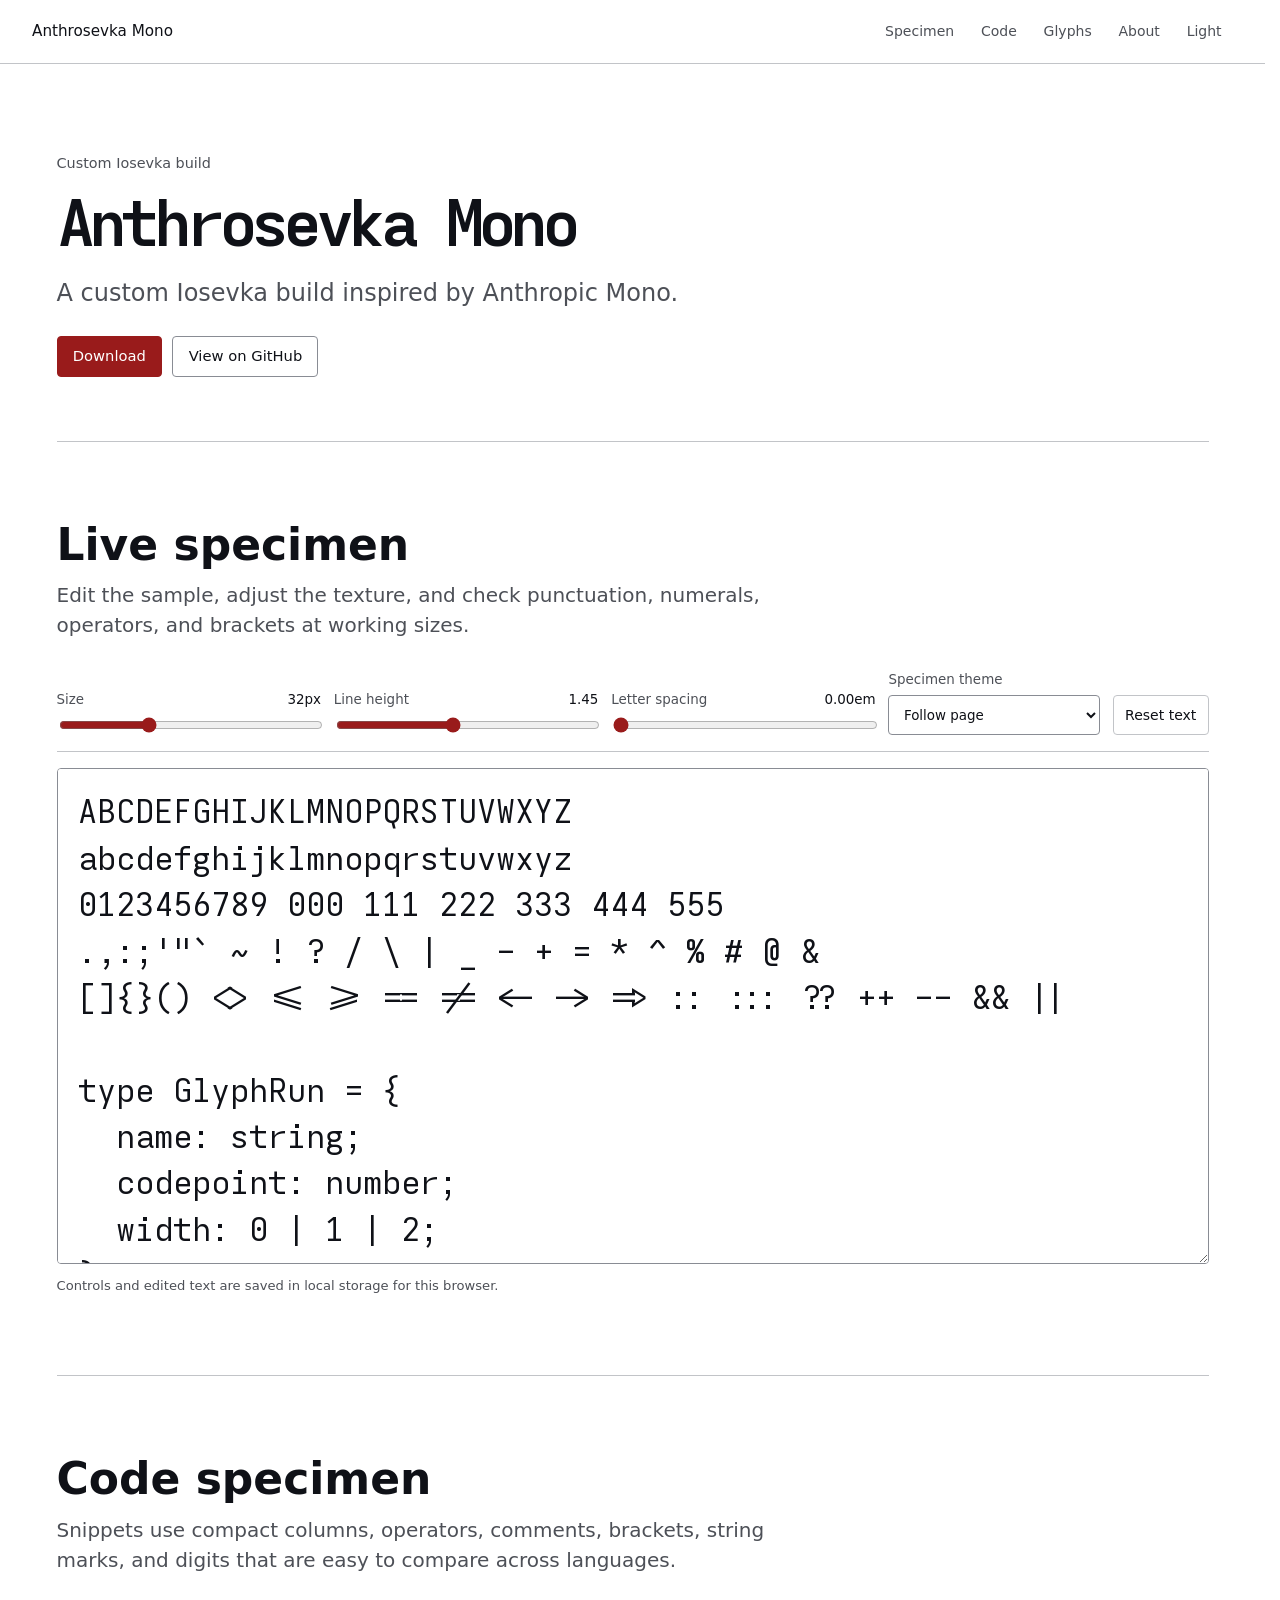
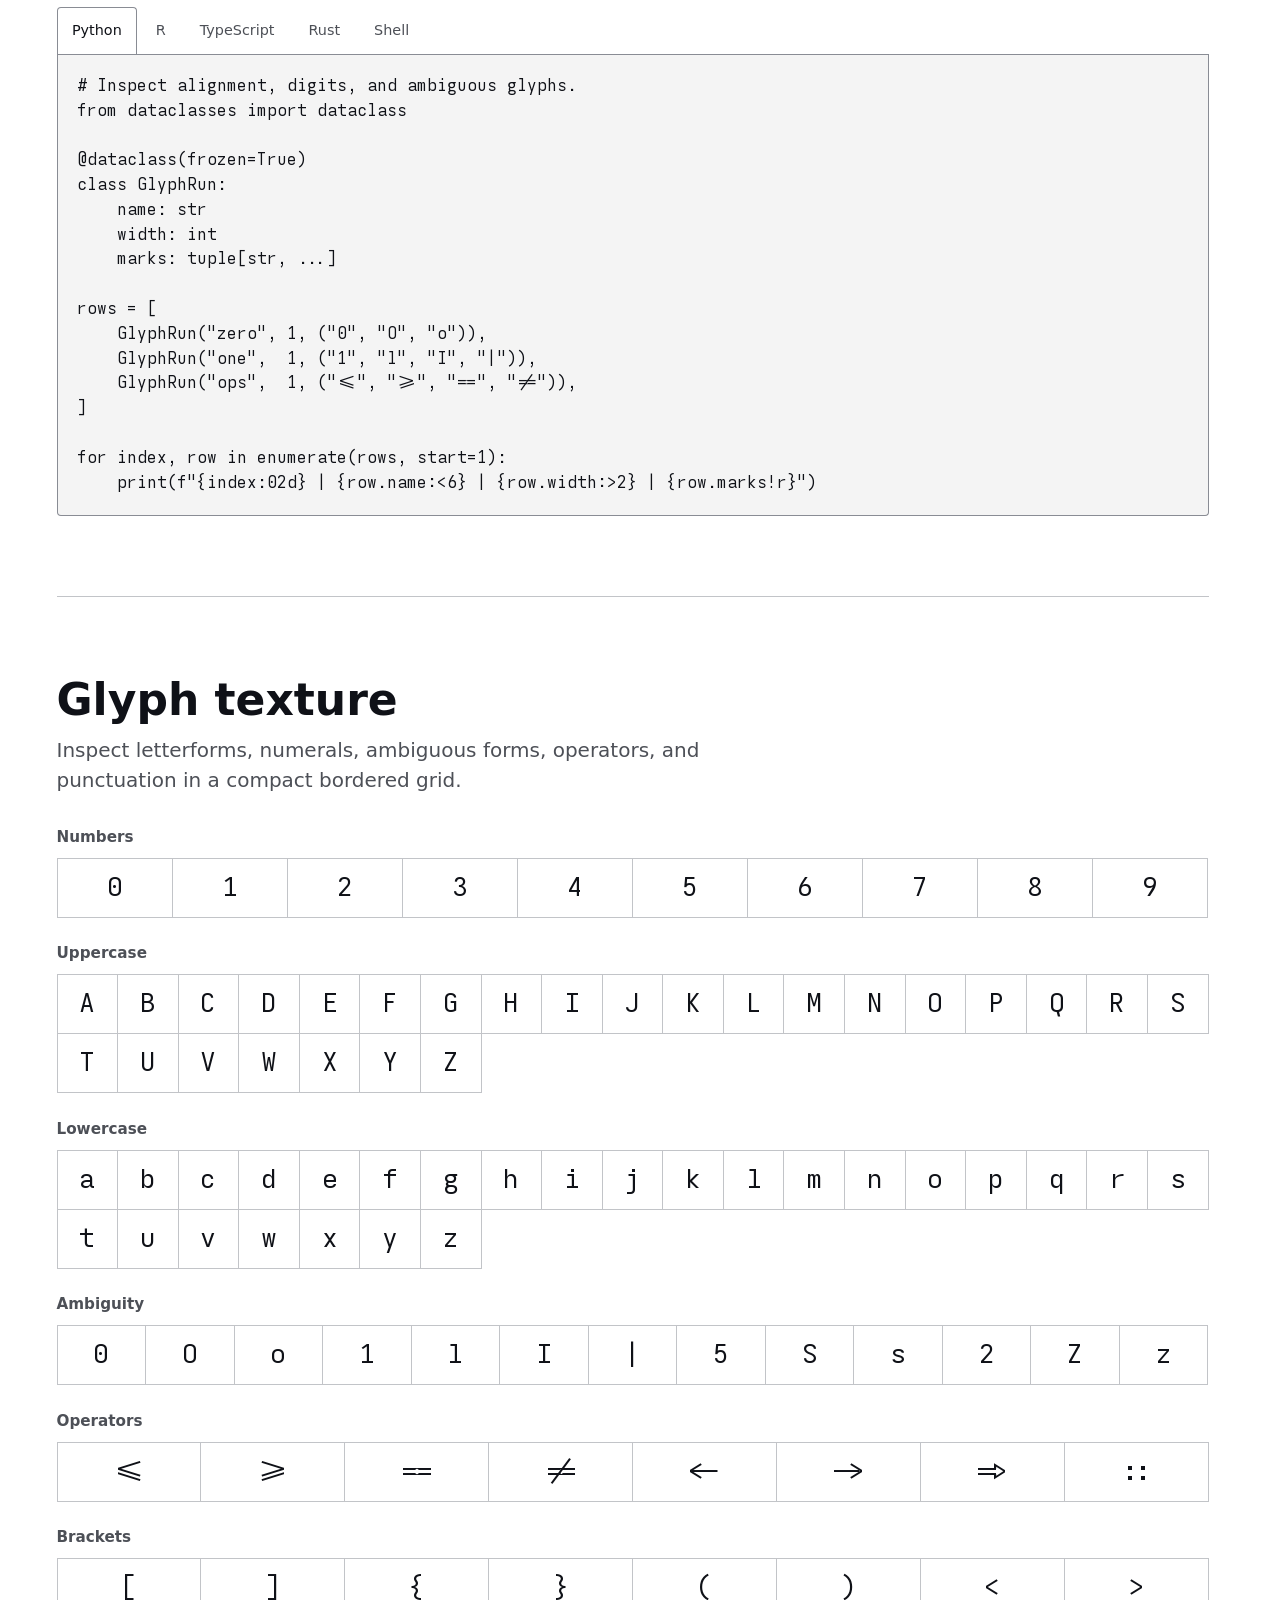
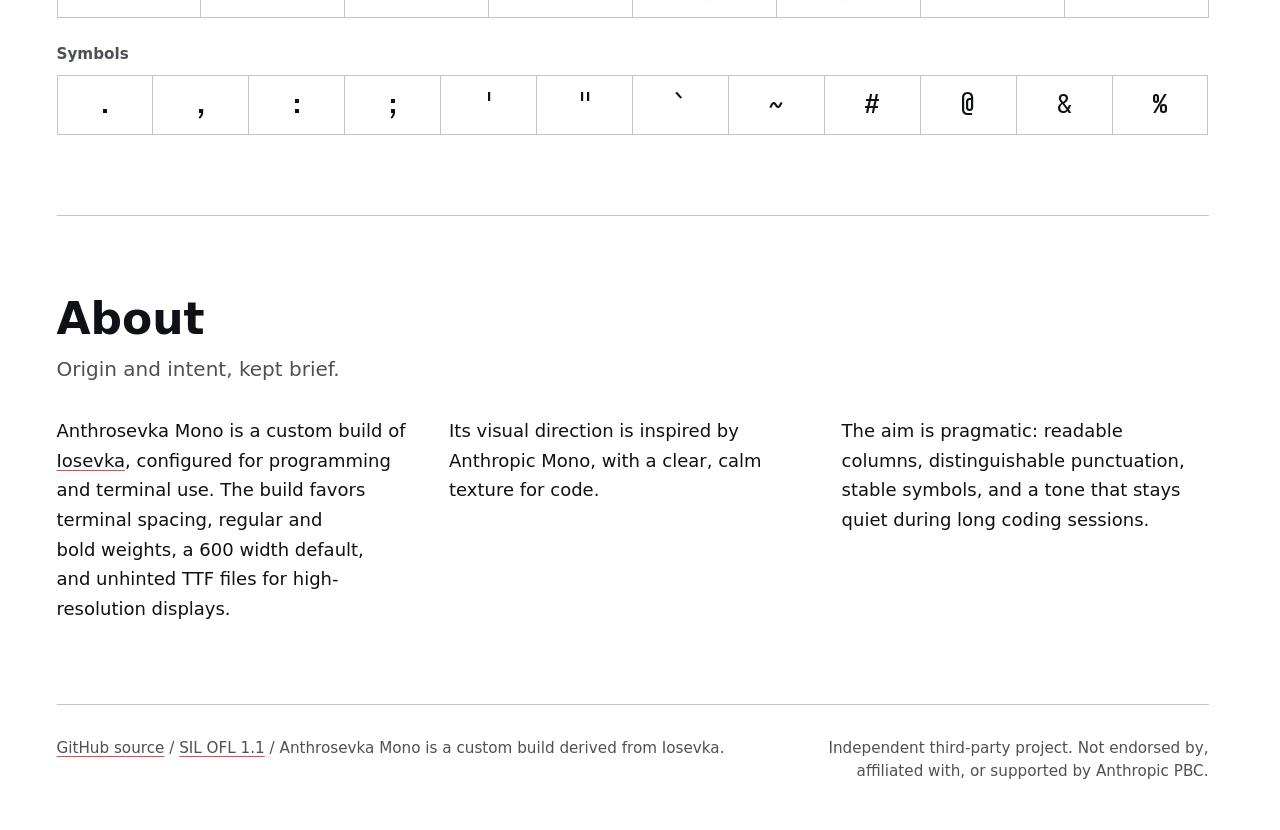
==== commit db4e02c4: "Use sentence case for section headings" ====
--- a/docs/index.html
+++ b/docs/index.html
@@ -49,7 +49,7 @@
 
     <section class="section page-shell" id="specimen" aria-labelledby="specimen-title">
       <div class="section-head">
-        <h2 id="specimen-title">Live Specimen</h2>
+        <h2 id="specimen-title">Live specimen</h2>
         <p>
           Edit the sample, adjust the texture, and check punctuation,
           numerals, operators, and brackets at working sizes.
@@ -116,7 +116,7 @@
 
     <section class="section page-shell" id="code" aria-labelledby="code-title">
       <div class="section-head">
-        <h2 id="code-title">Code Specimen</h2>
+        <h2 id="code-title">Code specimen</h2>
         <p>
           Snippets use compact columns, operators, comments, brackets, string
           marks, and digits that are easy to compare across languages.
@@ -237,7 +237,7 @@
 
     <section class="section page-shell" id="glyphs" aria-labelledby="glyphs-title">
       <div class="section-head">
-        <h2 id="glyphs-title">Glyph Texture</h2>
+        <h2 id="glyphs-title">Glyph texture</h2>
         <p>
           Inspect letterforms, numerals, ambiguous forms, operators, and
           punctuation in a compact bordered grid.
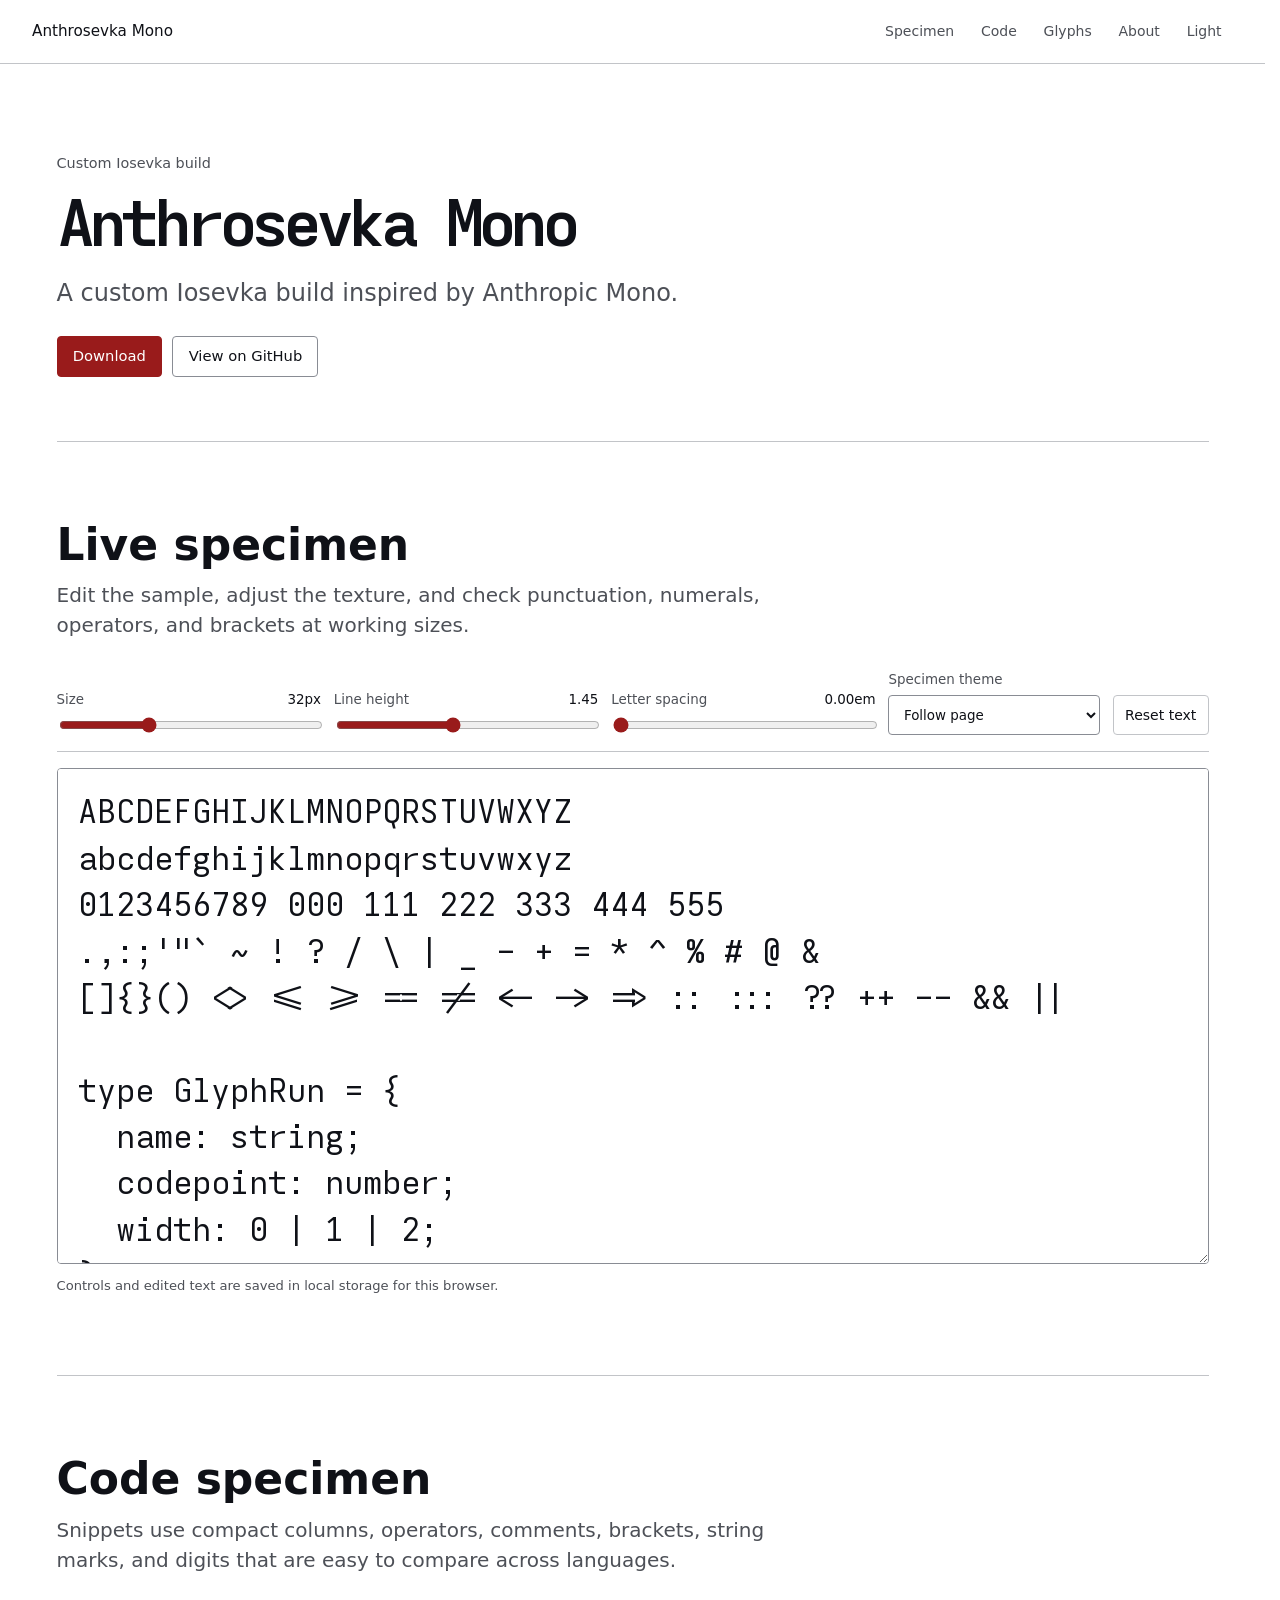
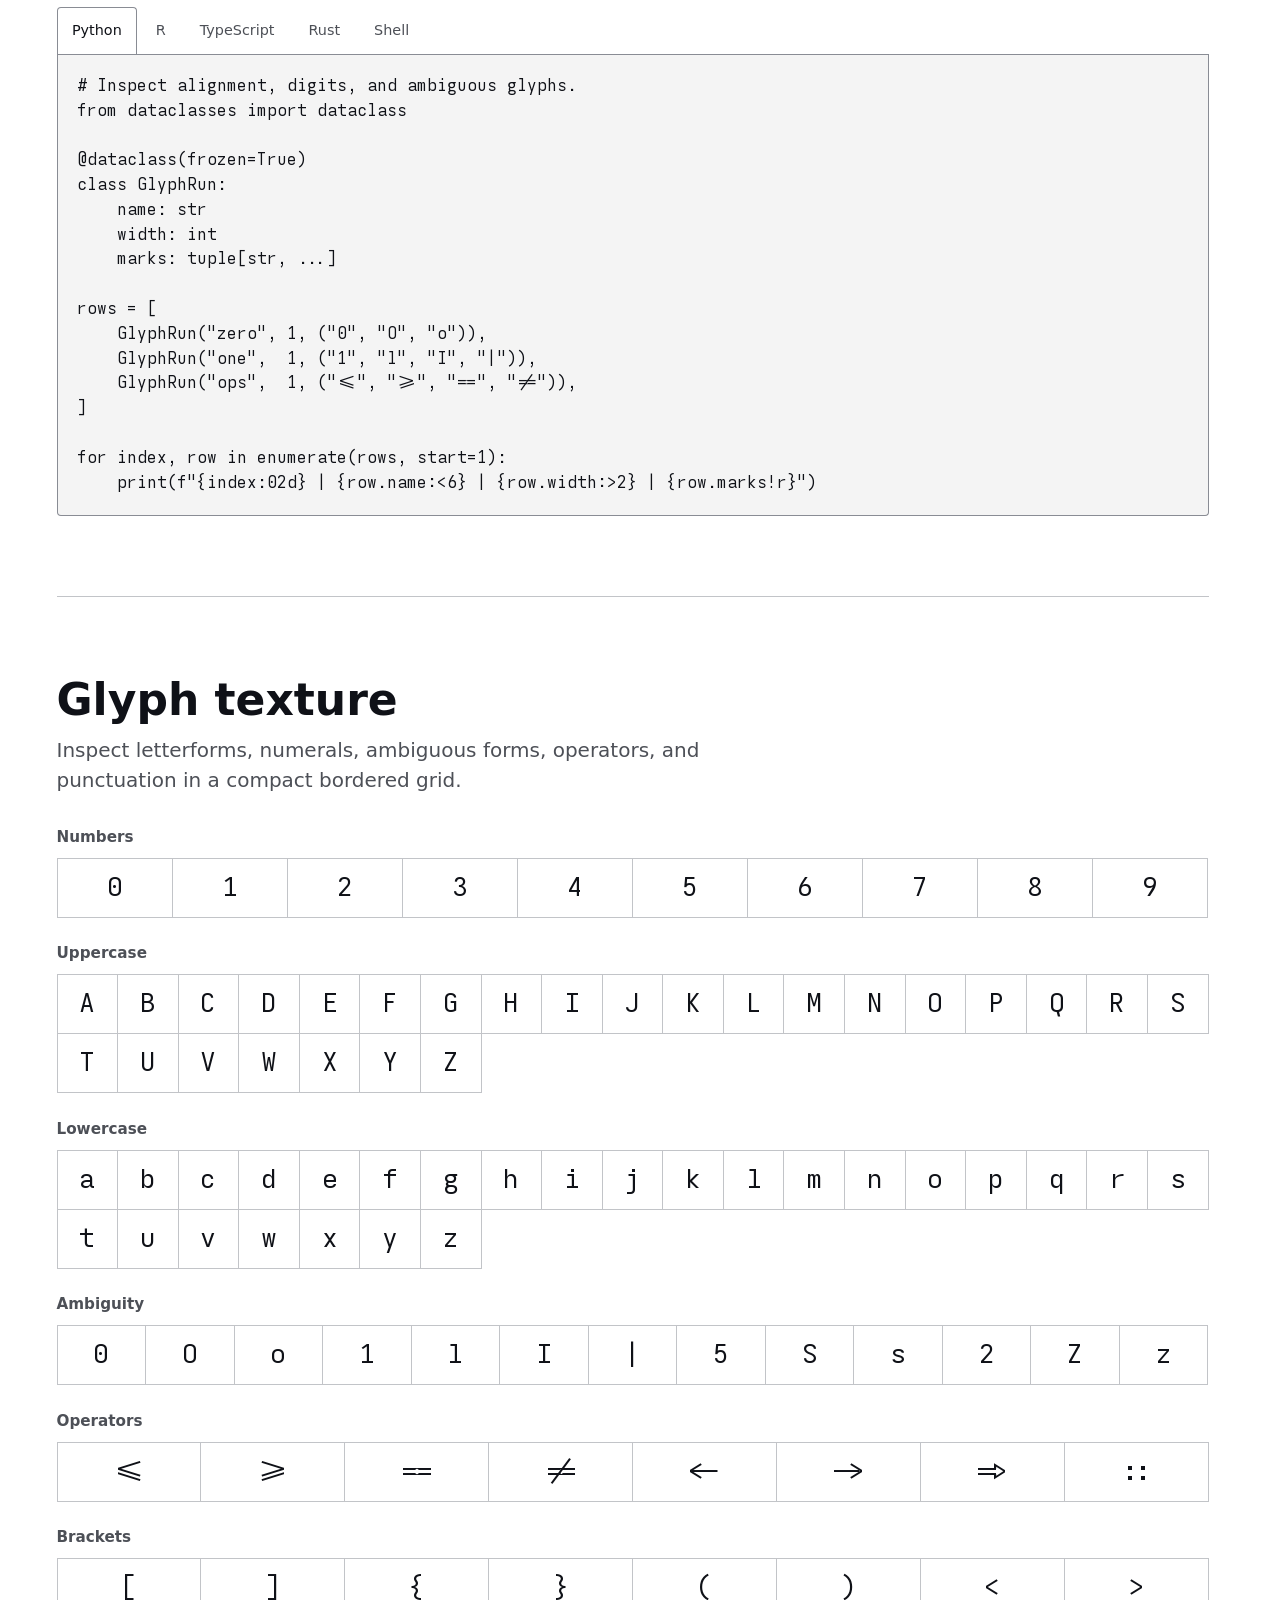
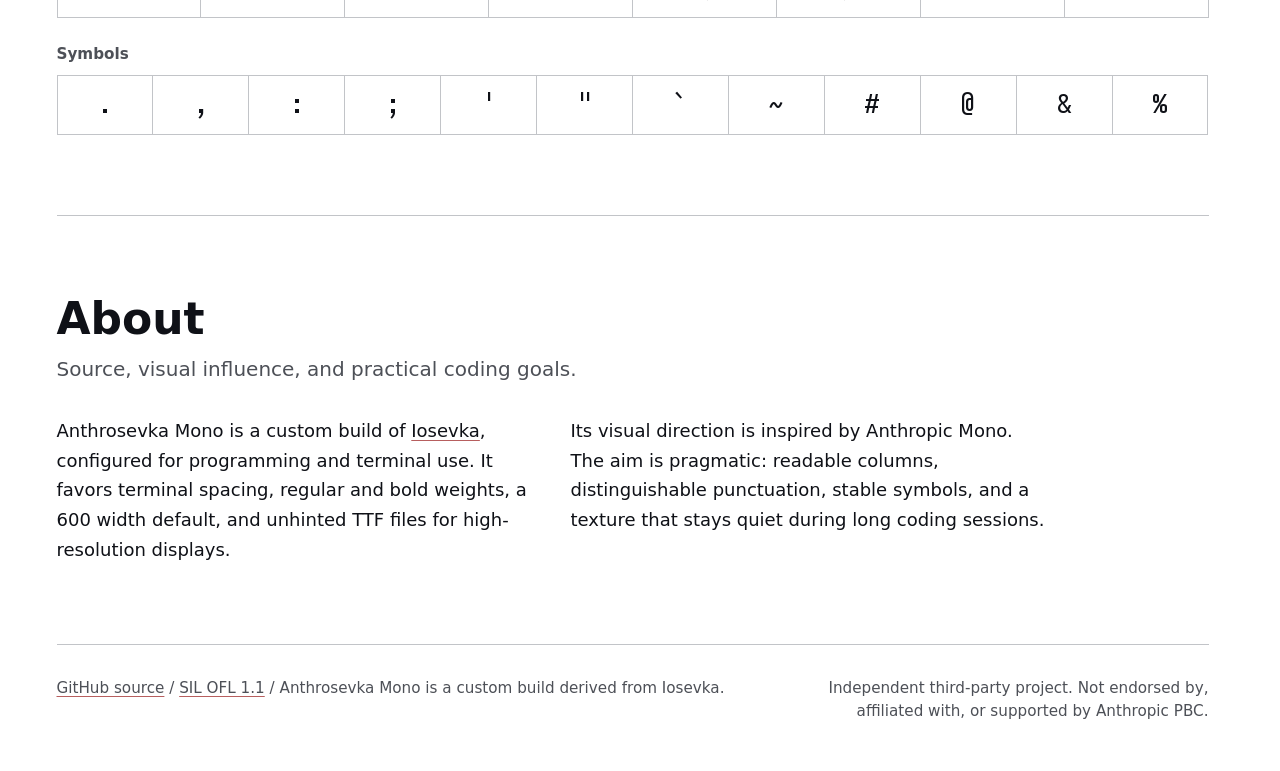
==== commit d1a1d427: "Update about section content and adjust layout" ====
--- a/docs/index.html
+++ b/docs/index.html
@@ -402,7 +402,7 @@
       <div class="section-head">
         <h2 id="about-title">About</h2>
         <p>
-          Origin and intent, kept brief.
+          Source, visual influence, and practical coding goals.
         </p>
       </div>
 
@@ -410,18 +410,14 @@
         <p>
           Anthrosevka Mono is a custom build of
           <a href="https://github.com/be5invis/Iosevka">Iosevka</a>, configured
-          for programming and terminal use. The build favors terminal spacing,
-          regular and bold weights, a 600 width default, and unhinted TTF files
-          for high-resolution displays.
-        </p>
-        <p>
-          Its visual direction is inspired by Anthropic Mono, with a
-          clear, calm texture for code.
-        </p>
-        <p>
-          The aim is pragmatic: readable columns, distinguishable punctuation,
-          stable symbols, and a tone that stays quiet during long coding
-          sessions.
+          for programming and terminal use. It favors terminal spacing, regular
+          and bold weights, a 600 width default, and unhinted TTF files for
+          high-resolution displays.
+        </p>
+        <p>
+          Its visual direction is inspired by Anthropic Mono. The aim is
+          pragmatic: readable columns, distinguishable punctuation, stable
+          symbols, and a texture that stays quiet during long coding sessions.
         </p>
       </div>
     </section>
--- a/docs/styles.css
+++ b/docs/styles.css
@@ -596,8 +596,9 @@
 
 .about-copy {
   display: grid;
-  grid-template-columns: repeat(3, minmax(0, 1fr));
-  gap: 1.6rem;
+  grid-template-columns: repeat(2, minmax(0, 1fr));
+  gap: 2.25rem;
+  max-width: 62rem;
 }
 
 .about-copy p {
